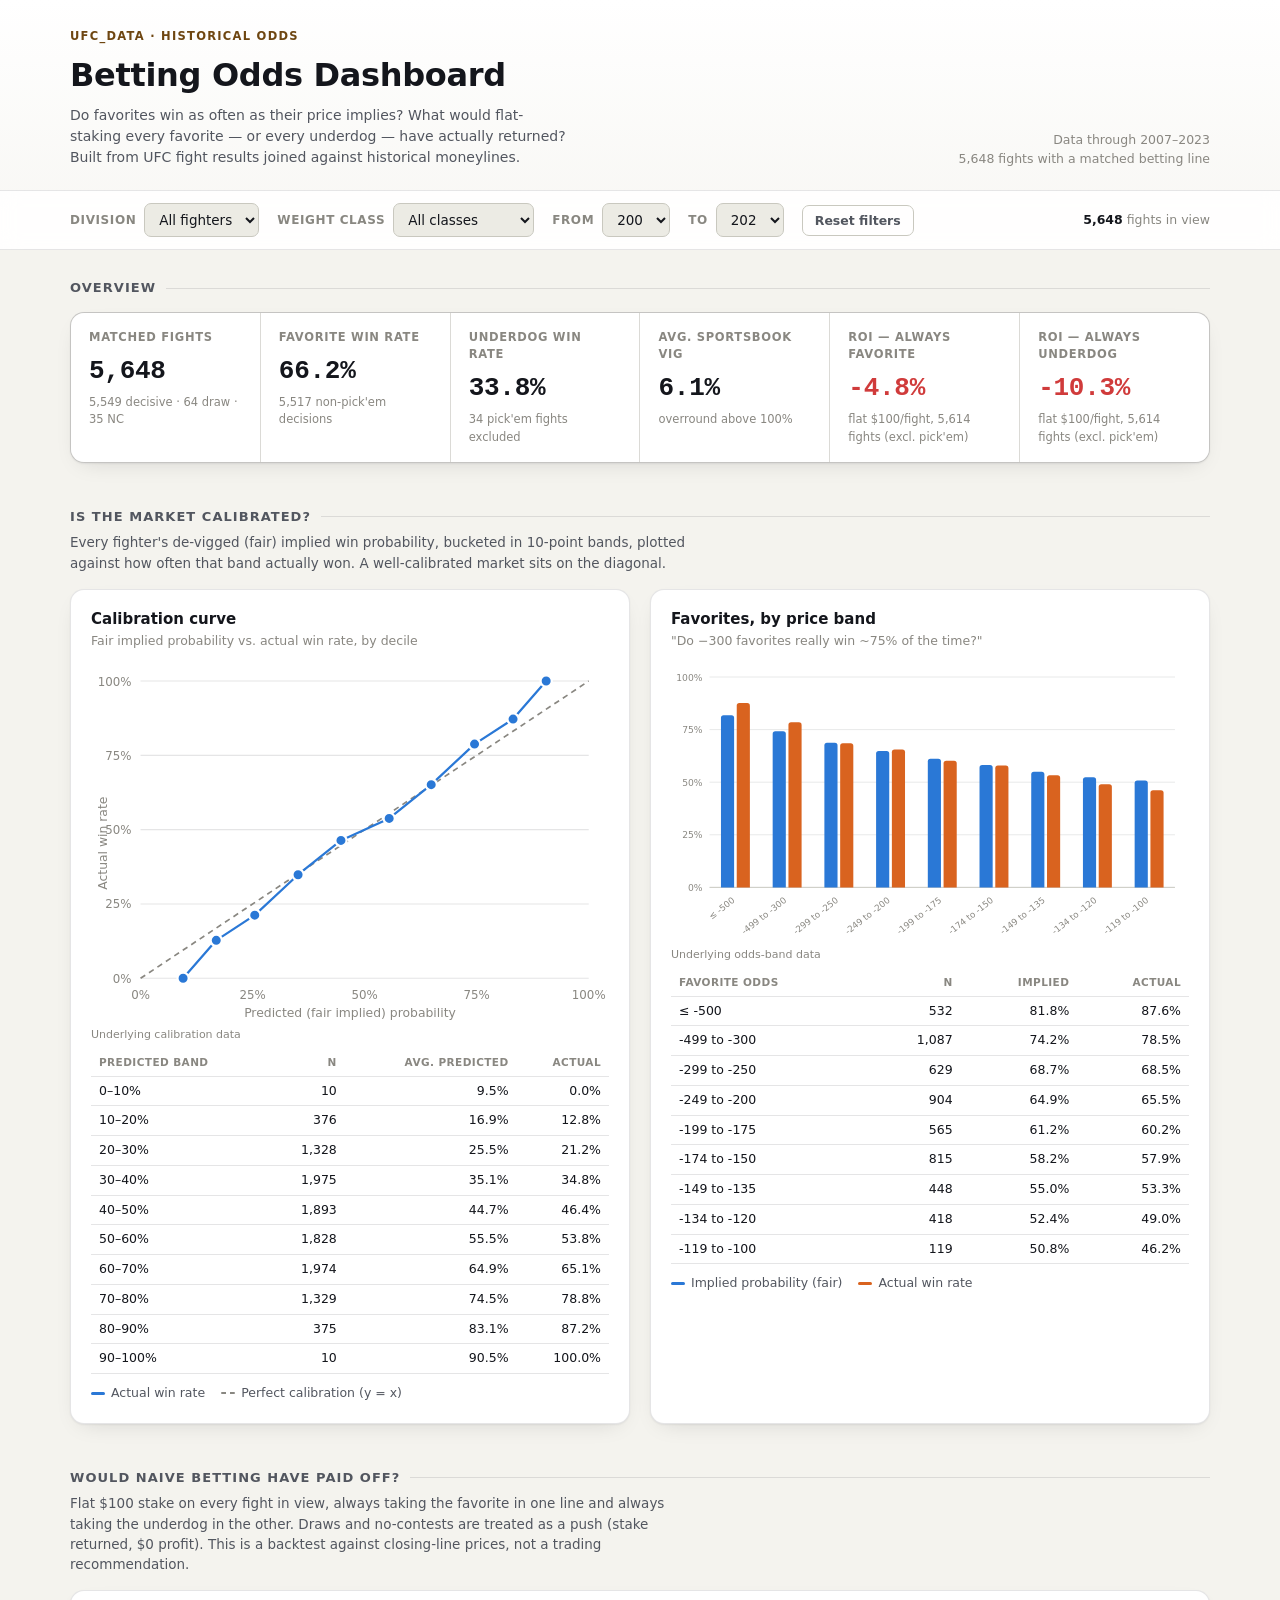
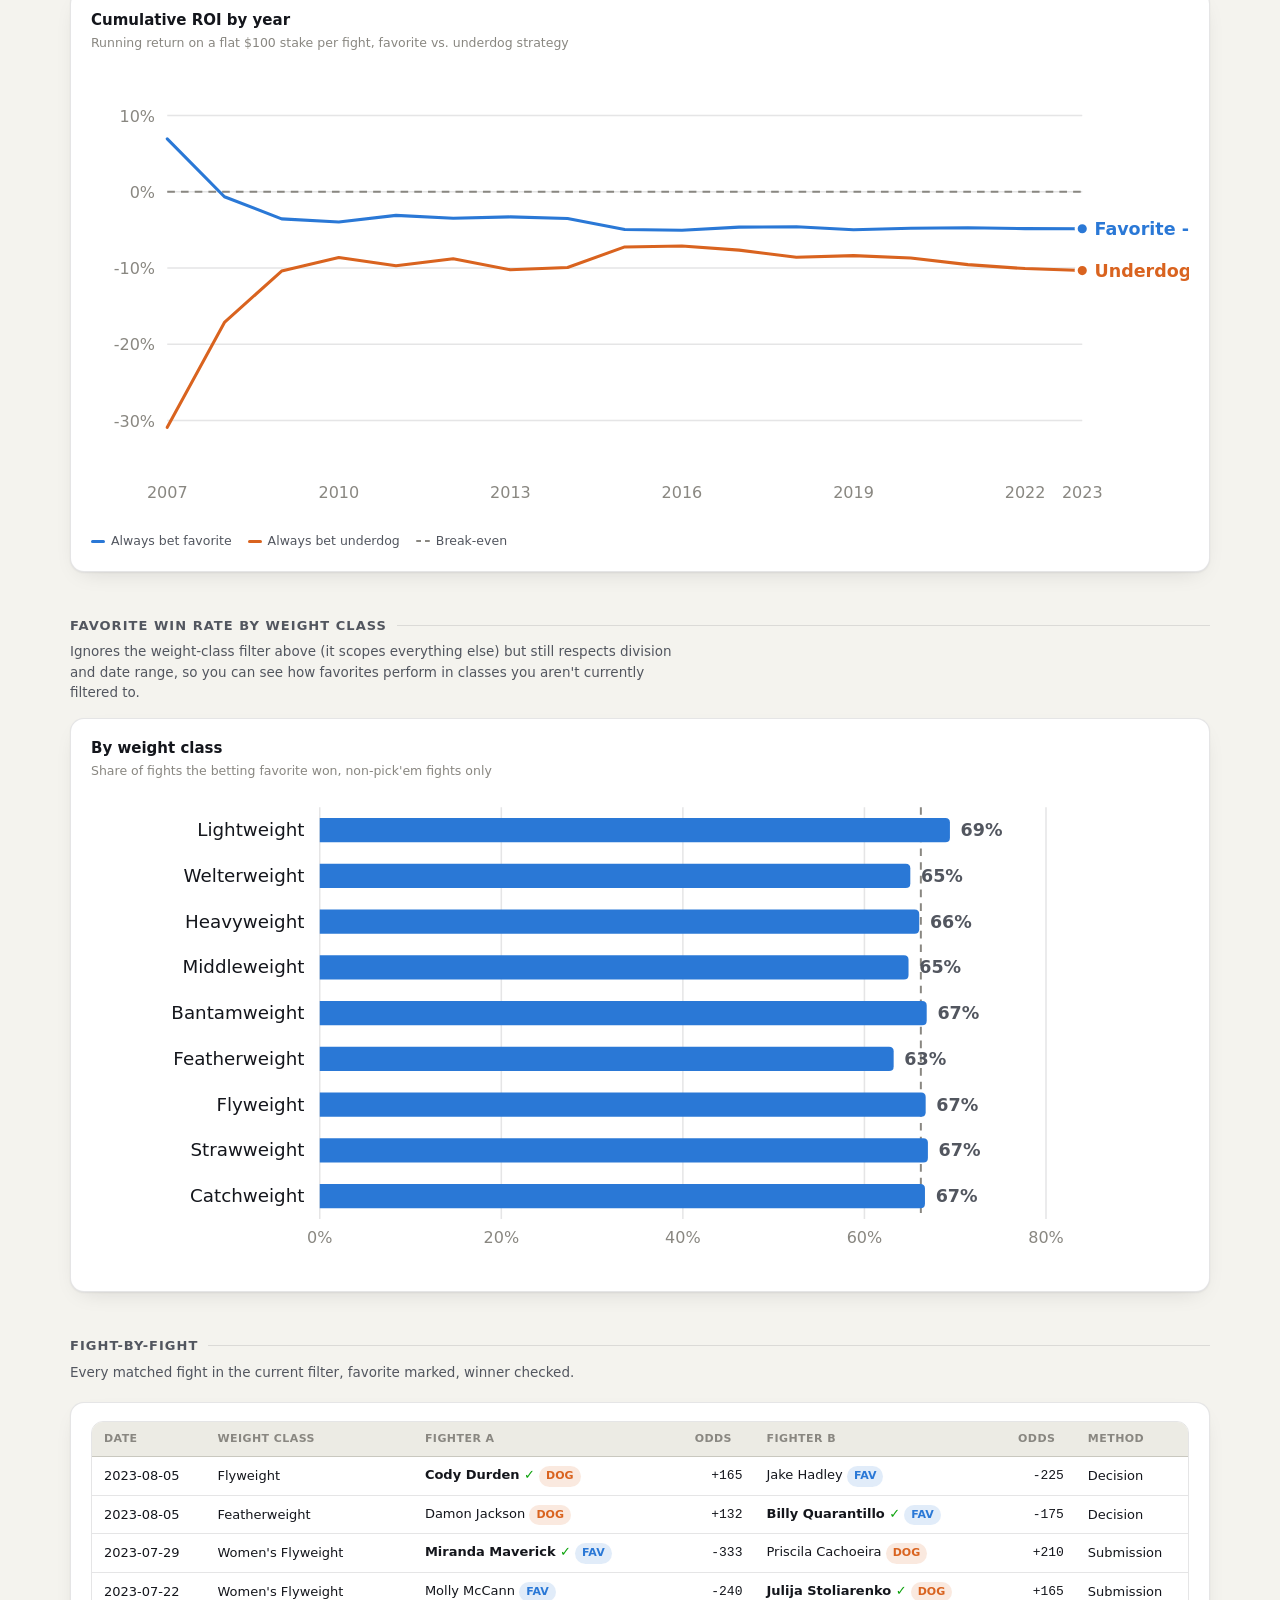
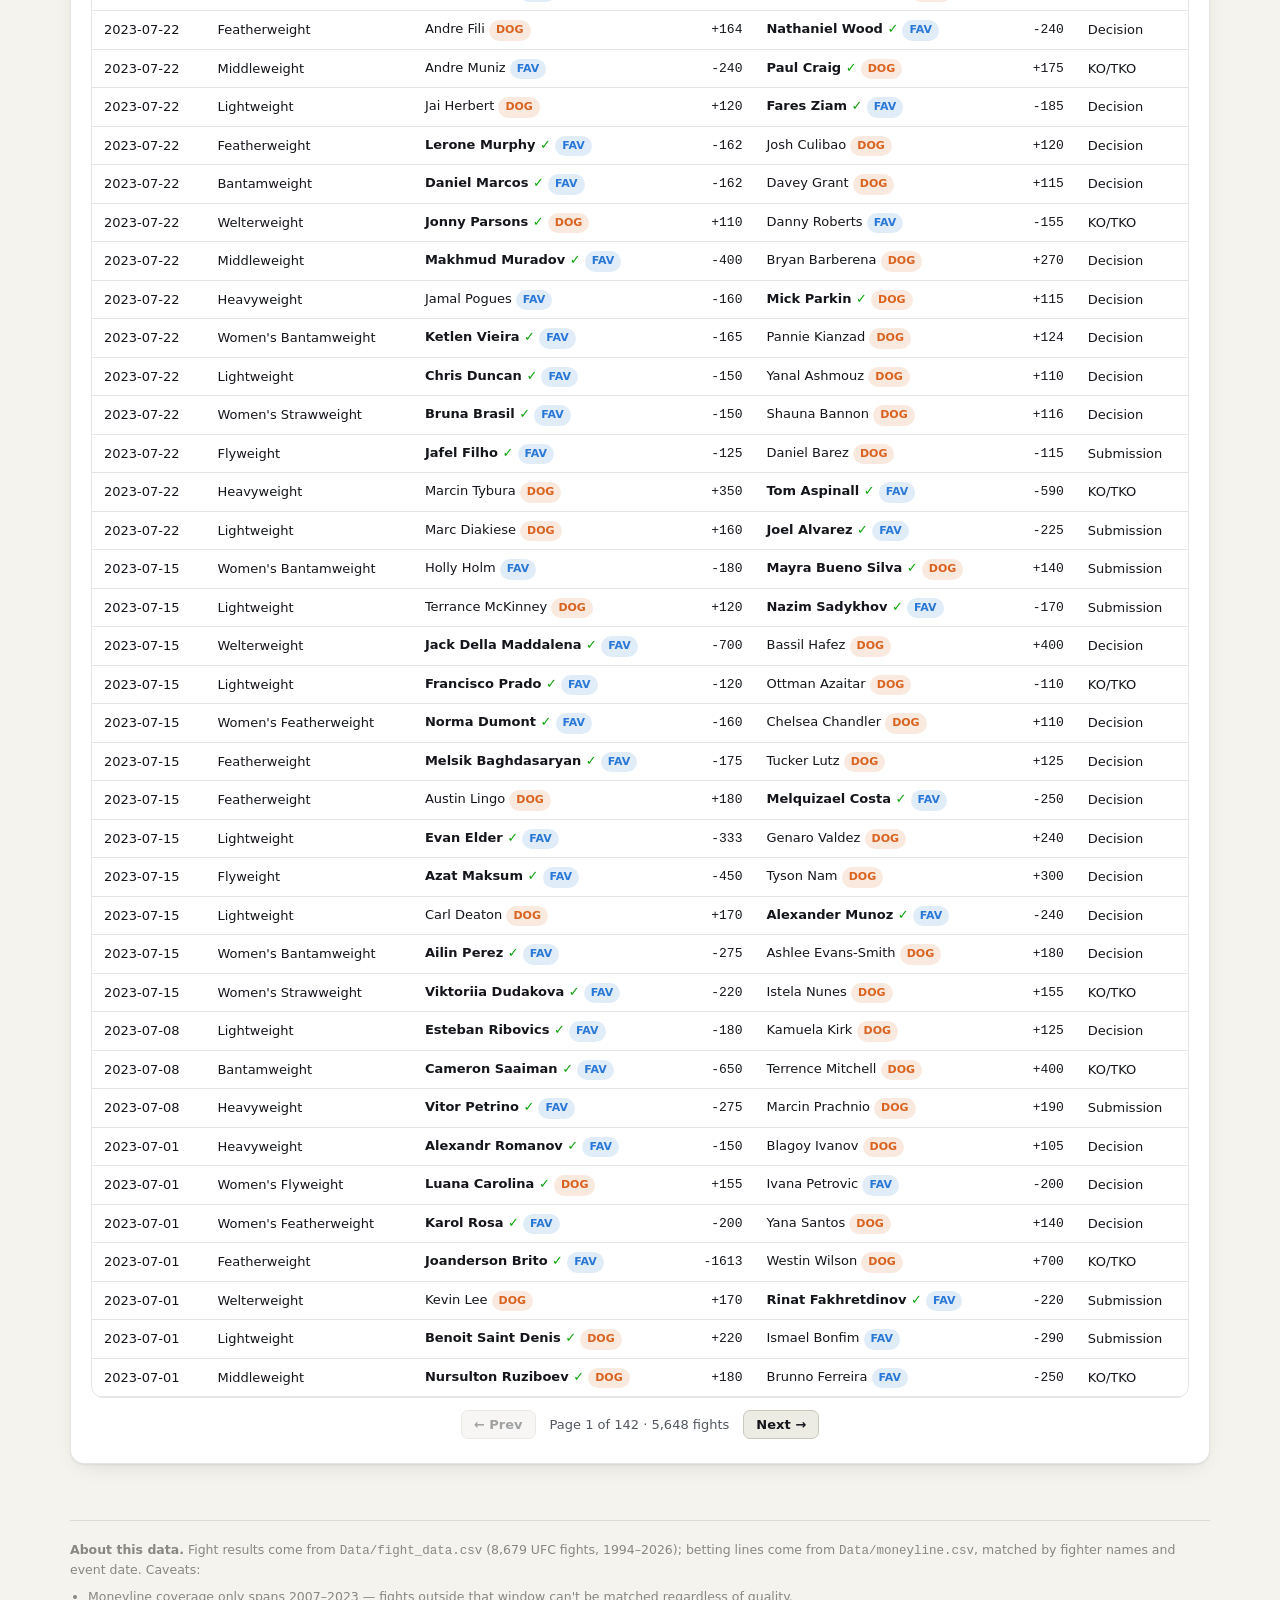
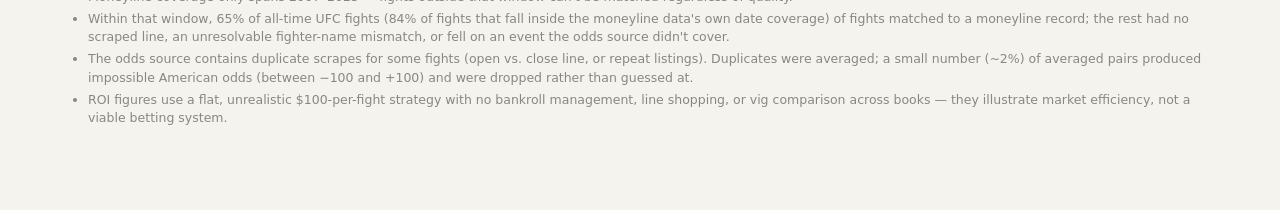
==== docs/betting.html @ 1b23c5d9 "Add UFC betting dashboard Self-contained docs/betting.html backed by docs/data/fights.json and summa" ====
<!doctype html>
<html lang="en">
<head>
<meta charset="utf-8">
<meta name="viewport" content="width=device-width, initial-scale=1">
<title>UFC Betting Odds Dashboard</title>
<meta name="description" content="Historical UFC betting-odds performance: favorite/underdog win rates, calibration, and naive-strategy ROI.">
<style>
  :root{
    color-scheme: light;
    --page:        #f4f3ee;
    --surface:     #ffffff;
    --surface-2:   #ecebe4;
    --ink:         #14161c;
    --ink-2:       #52565f;
    --ink-muted:   #898781;
    --line:        rgba(20,22,28,0.11);
    --line-strong: #c9c8bf;
    --accent:      #a8681a;
    --accent-ink:  #6e4611;
    --accent-soft: rgba(168,104,26,0.13);
    --series-1:    #2a78d6;   /* favorite / implied */
    --series-1-soft: rgba(42,120,214,0.14);
    --series-2:    #d9631f;   /* underdog / actual */
    --series-2-soft: rgba(217,99,31,0.14);
    --good:        #0ca30c;
    --critical:    #d03b3b;
    --shadow: 0 1px 2px rgba(20,22,28,0.06), 0 8px 24px -12px rgba(20,22,28,0.18);
  }
  @media (prefers-color-scheme: dark){
    :root:where(:not([data-theme="light"])){
      color-scheme: dark;
      --page:        #0d0e11;
      --surface:     #16181d;
      --surface-2:   #1d2027;
      --ink:         #f2f1ec;
      --ink-2:       #c3c2b7;
      --ink-muted:   #8b8d94;
      --line:        rgba(242,241,236,0.10);
      --line-strong: #34373f;
      --accent:      #e3a53f;
      --accent-ink:  #f4c778;
      --accent-soft: rgba(227,165,63,0.16);
      --series-1:    #3987e5;
      --series-1-soft: rgba(57,135,229,0.18);
      --series-2:    #e0793a;
      --series-2-soft: rgba(224,121,58,0.18);
      --good:        #2fbf3e;
      --critical:    #e66767;
      --shadow: 0 1px 2px rgba(0,0,0,0.3), 0 8px 24px -12px rgba(0,0,0,0.6);
    }
  }
  :root[data-theme="dark"]{
    color-scheme: dark;
    --page:        #0d0e11;
    --surface:     #16181d;
    --surface-2:   #1d2027;
    --ink:         #f2f1ec;
    --ink-2:       #c3c2b7;
    --ink-muted:   #8b8d94;
    --line:        rgba(242,241,236,0.10);
    --line-strong: #34373f;
    --accent:      #e3a53f;
    --accent-ink:  #f4c778;
    --accent-soft: rgba(227,165,63,0.16);
    --series-1:    #3987e5;
    --series-1-soft: rgba(57,135,229,0.18);
    --series-2:    #e0793a;
    --series-2-soft: rgba(224,121,58,0.18);
    --good:        #2fbf3e;
    --critical:    #e66767;
    --shadow: 0 1px 2px rgba(0,0,0,0.3), 0 8px 24px -12px rgba(0,0,0,0.6);
  }
  :root[data-theme="light"]{
    color-scheme: light;
    --page:        #f4f3ee;
    --surface:     #ffffff;
    --surface-2:   #ecebe4;
    --ink:         #14161c;
    --ink-2:       #52565f;
    --ink-muted:   #898781;
    --line:        rgba(20,22,28,0.11);
    --line-strong: #c9c8bf;
    --accent:      #a8681a;
    --accent-ink:  #6e4611;
    --accent-soft: rgba(168,104,26,0.13);
    --series-1:    #2a78d6;
    --series-1-soft: rgba(42,120,214,0.14);
    --series-2:    #d9631f;
    --series-2-soft: rgba(217,99,31,0.14);
    --good:        #0ca30c;
    --critical:    #d03b3b;
  }

  *{ box-sizing: border-box; }
  html,body{ margin:0; padding:0; }
  body{
    background: var(--page);
    color: var(--ink);
    font: 400 15px/1.5 system-ui, -apple-system, "Segoe UI", sans-serif;
    -webkit-font-smoothing: antialiased;
  }
  .mono{
    font-family: ui-monospace, "SF Mono", "Cascadia Mono", Menlo, Consolas, monospace;
    font-variant-numeric: tabular-nums;
  }
  a{ color: var(--series-1); }

  /* ---------- shell ---------- */
  .shell{ max-width: 1180px; margin: 0 auto; padding: 0 20px 80px; }

  header.top{
    border-bottom: 1px solid var(--line);
    background: linear-gradient(180deg, var(--surface), var(--page) 180%);
  }
  header.top .inner{
    max-width: 1180px; margin: 0 auto; padding: 28px 20px 22px;
    display:flex; flex-wrap:wrap; align-items:flex-end; justify-content:space-between; gap:16px;
  }
  .kicker{
    text-transform: uppercase; letter-spacing:.11em; font-size:11.5px; font-weight:700;
    color: var(--accent-ink); margin: 0 0 6px;
  }
  h1{
    font-size: clamp(24px, 3.4vw, 32px); font-weight: 800; letter-spacing: -0.01em;
    margin: 0; text-wrap: balance;
  }
  header.top p.sub{ margin: 6px 0 0; color: var(--ink-2); font-size: 14px; max-width: 56ch; }
  .source-note{ font-size: 12.5px; color: var(--ink-muted); text-align:right; }
  .source-note a{ color: var(--ink-muted); text-decoration: underline; }

  h2.section-title{
    font-size: 13px; font-weight: 700; text-transform: uppercase; letter-spacing: .08em;
    color: var(--ink-2); margin: 44px 0 14px;
    display:flex; align-items:center; gap:10px;
  }
  h2.section-title::after{ content:""; flex:1; height:1px; background: var(--line); }
  p.section-desc{ margin: -8px 0 16px; color: var(--ink-2); font-size: 13.5px; max-width: 72ch; }

  /* ---------- filter bar ---------- */
  .filterbar{
    position: sticky; top: 0; z-index: 20;
    background: color-mix(in srgb, var(--surface) 92%, transparent);
    backdrop-filter: blur(10px) saturate(1.2);
    border-bottom: 1px solid var(--line);
  }
  .filterbar .inner{
    max-width: 1180px; margin:0 auto; padding: 12px 20px;
    display:flex; flex-wrap:wrap; align-items:center; gap: 10px 18px;
  }
  .filterbar .grp{ display:flex; align-items:center; gap:8px; }
  .filterbar label{ font-size: 12px; font-weight:600; color: var(--ink-muted); text-transform:uppercase; letter-spacing:.05em; }
  select, .yr-input{
    font: 500 13.5px/1 system-ui, sans-serif;
    background: var(--surface-2); color: var(--ink);
    border: 1px solid var(--line-strong); border-radius: 7px;
    padding: 7px 10px; cursor:pointer;
  }
  select:focus-visible, .yr-input:focus-visible, button:focus-visible, .tab-btn:focus-visible{
    outline: 2px solid var(--series-1); outline-offset: 2px;
  }
  .yr-input{ width: 68px; cursor:text; }
  .reset-btn{
    font: 600 12.5px system-ui, sans-serif; color: var(--ink-2);
    background: transparent; border: 1px solid var(--line-strong); border-radius: 7px;
    padding: 7px 12px; cursor: pointer;
  }
  .reset-btn:hover{ background: var(--surface-2); }
  .filter-count{ margin-left:auto; font-size:12.5px; color: var(--ink-muted); }
  .filter-count b{ color: var(--ink); font-variant-numeric: tabular-nums; }

  /* ---------- KPI tiles ---------- */
  .kpi-row{
    display:grid; grid-template-columns: repeat(auto-fit, minmax(150px, 1fr));
    gap: 1px; background: var(--line);
    border: 1px solid var(--line); border-radius: 14px; overflow:hidden;
    box-shadow: var(--shadow);
  }
  .kpi{ background: var(--surface); padding: 16px 18px; }
  .kpi .lbl{ font-size:11.5px; font-weight:700; text-transform:uppercase; letter-spacing:.06em; color: var(--ink-muted); }
  .kpi .val{ font-family: ui-monospace, "SF Mono", Menlo, Consolas, monospace; font-variant-numeric: tabular-nums;
             font-size: 26px; font-weight: 700; margin-top: 6px; letter-spacing:-0.01em; }
  .kpi .val.pos{ color: var(--good); }
  .kpi .val.neg{ color: var(--critical); }
  .kpi .foot{ font-size: 11.5px; color: var(--ink-muted); margin-top: 3px; }

  /* ---------- cards / charts ---------- */
  .grid-2{ display:grid; grid-template-columns: 1fr 1fr; gap: 20px; }
  @media (max-width: 860px){ .grid-2{ grid-template-columns: 1fr; } }
  .card{
    background: var(--surface); border: 1px solid var(--line); border-radius: 14px;
    padding: 18px 20px 20px; box-shadow: var(--shadow);
  }
  .card h3{ margin: 0 0 2px; font-size: 15px; font-weight:700; }
  .card .cardnote{ font-size: 12.5px; color: var(--ink-muted); margin: 0 0 12px; }
  .chart-wrap{ overflow-x:auto; }
  .chart-wrap svg{ display:block; max-width:100%; height:auto; }
  .legend{ display:flex; gap:16px; flex-wrap:wrap; margin-top:10px; font-size:12.5px; color: var(--ink-2); }
  .legend .item{ display:flex; align-items:center; gap:6px; }
  .legend .swatch{ width:14px; height:3px; border-radius:2px; display:inline-block; }
  .legend .dash{ background-image: linear-gradient(90deg, var(--ink-muted) 0 5px, transparent 5px 9px); background-size: 9px 3px; height:2px; }

  /* tab buttons e.g. table/chart toggle */
  .tab-btn{
    font: 600 11.5px system-ui, sans-serif; letter-spacing:.03em;
    background: transparent; color: var(--ink-muted); border: 1px solid var(--line-strong);
    border-radius: 6px; padding: 4px 9px; cursor:pointer;
  }
  .tab-btn[aria-pressed="true"]{ background: var(--accent-soft); color: var(--accent-ink); border-color: transparent; }

  /* mini data table under charts */
  table.mini{ width:100%; border-collapse: collapse; font-size: 12.5px; margin-top: 4px; }
  table.mini caption{ caption-side: top; text-align:left; font-size:11px; color:var(--ink-muted); padding-bottom:6px; }
  table.mini th, table.mini td{ text-align:right; padding: 5px 8px; border-bottom: 1px solid var(--line); font-variant-numeric: tabular-nums; }
  table.mini th:first-child, table.mini td:first-child{ text-align:left; font-variant-numeric: normal; }
  table.mini thead th{ color: var(--ink-muted); font-weight:600; text-transform:uppercase; font-size:10.5px; letter-spacing:.04em; }

  /* tooltip */
  .tt{
    position: fixed; pointer-events:none; z-index: 60;
    background: var(--ink); color: var(--page);
    font-size: 12.5px; line-height:1.5; padding: 8px 10px; border-radius: 8px;
    box-shadow: 0 8px 24px rgba(0,0,0,0.35); max-width: 240px;
    opacity: 0; transform: translateY(2px); transition: opacity .1s ease;
  }
  .tt.show{ opacity:1; }
  .tt .tt-h{ font-weight:700; margin-bottom:3px; }
  .tt .tt-row{ display:flex; justify-content:space-between; gap:14px; }
  .tt .tt-row .k{ display:flex; align-items:center; gap:5px; opacity:.85; }
  .tt .tt-row .k .key-swatch{ width:8px; height:8px; border-radius:2px; display:inline-block; }
  .tt .tt-row .v{ font-variant-numeric: tabular-nums; font-weight:600; }

  /* ---------- table section ---------- */
  .tablecard{ margin-top: 20px; }
  .table-scroll{ overflow-x:auto; border: 1px solid var(--line); border-radius: 12px; }
  table.fights{ width:100%; border-collapse: collapse; font-size: 13px; min-width: 760px; }
  table.fights thead th{
    position: sticky; top:0; background: var(--surface-2); text-align:left; padding: 9px 12px;
    font-size:11px; font-weight:700; text-transform:uppercase; letter-spacing:.04em; color: var(--ink-muted);
    border-bottom: 1px solid var(--line-strong); white-space:nowrap;
  }
  table.fights tbody td{ padding: 8px 12px; border-bottom: 1px solid var(--line); white-space:nowrap; }
  table.fights tbody tr:hover{ background: var(--surface-2); }
  table.fights td.num{ font-variant-numeric: tabular-nums; text-align:right; }
  .pill{
    display:inline-flex; align-items:center; gap:5px; font-size:11px; font-weight:700;
    padding: 2px 7px; border-radius: 999px;
  }
  .pill.fav{ background: var(--series-1-soft); color: var(--series-1); }
  .pill.dog{ background: var(--series-2-soft); color: var(--series-2); }
  .fighter-name.winner{ font-weight:700; }
  .fighter-name.winner::after{ content: " ✓"; color: var(--good); font-weight:700; }

  .pager{ display:flex; align-items:center; justify-content:center; gap:14px; padding: 12px 0 4px; font-size: 13px; color: var(--ink-2); }
  .pager button{
    font: 600 13px system-ui, sans-serif; background: var(--surface-2); color: var(--ink);
    border: 1px solid var(--line-strong); border-radius: 7px; padding: 6px 12px; cursor:pointer;
  }
  .pager button:disabled{ opacity:.4; cursor:default; }

  footer{ margin-top: 56px; padding-top: 20px; border-top: 1px solid var(--line); color: var(--ink-muted); font-size: 12.5px; }
  footer ul{ margin: 8px 0 0; padding-left: 18px; }
  footer li{ margin: 3px 0; }

  .loading, .empty-state{ padding: 40px 0; text-align:center; color: var(--ink-muted); font-size: 13.5px; }
  .skel{ opacity:.45; filter: saturate(.6); pointer-events:none; }

  @media (prefers-reduced-motion: reduce){ *{ transition: none !important; animation: none !important; } }
</style>
</head>
<body>

<header class="top">
  <div class="inner">
    <div>
      <p class="kicker">UFC_Data · Historical Odds</p>
      <h1>Betting Odds Dashboard</h1>
      <p class="sub">Do favorites win as often as their price implies? What would flat-staking every favorite — or every underdog — have actually returned? Built from UFC fight results joined against historical moneylines.</p>
    </div>
    <div class="source-note">Data through <span id="hdr-daterange">–</span><br>
      <span id="hdr-count">–</span> fights with a matched betting line</div>
  </div>
</header>

<nav class="filterbar" aria-label="Filters">
  <div class="inner">
    <div class="grp">
      <label for="f-gender">Division</label>
      <select id="f-gender">
        <option value="all">All fighters</option>
        <option value="M">Men's</option>
        <option value="W">Women's</option>
      </select>
    </div>
    <div class="grp">
      <label for="f-wc">Weight class</label>
      <select id="f-wc"><option value="all">All classes</option></select>
    </div>
    <div class="grp">
      <label for="f-from">From</label>
      <select id="f-from" class="yr-input"></select>
    </div>
    <div class="grp">
      <label for="f-to">To</label>
      <select id="f-to" class="yr-input"></select>
    </div>
    <button class="reset-btn" id="f-reset" type="button">Reset filters</button>
    <span class="filter-count"><b id="fc-n">–</b> fights in view</span>
  </div>
</nav>

<div class="shell">

  <h2 class="section-title" style="margin-top:28px;">Overview</h2>
  <div class="kpi-row" id="kpi-row">
    <div class="loading">Loading fight and odds data…</div>
  </div>

  <h2 class="section-title">Is the market calibrated?</h2>
  <p class="section-desc">Every fighter's de-vigged (fair) implied win probability, bucketed in 10-point bands, plotted against how often that band actually won. A well-calibrated market sits on the diagonal.</p>
  <div class="grid-2">
    <div class="card">
      <h3>Calibration curve</h3>
      <p class="cardnote">Fair implied probability vs. actual win rate, by decile</p>
      <div class="chart-wrap" id="chart-calibration"></div>
      <div class="legend">
        <span class="item"><span class="swatch" style="background:var(--series-1)"></span>Actual win rate</span>
        <span class="item"><span class="swatch dash"></span>Perfect calibration (y = x)</span>
      </div>
    </div>
    <div class="card">
      <h3>Favorites, by price band</h3>
      <p class="cardnote">"Do &minus;300 favorites really win ~75% of the time?"</p>
      <div class="chart-wrap" id="chart-oddsbands"></div>
      <div class="legend">
        <span class="item"><span class="swatch" style="background:var(--series-1)"></span>Implied probability (fair)</span>
        <span class="item"><span class="swatch" style="background:var(--series-2)"></span>Actual win rate</span>
      </div>
    </div>
  </div>

  <h2 class="section-title">Would naive betting have paid off?</h2>
  <p class="section-desc">Flat $100 stake on every fight in view, always taking the favorite in one line and always taking the underdog in the other. Draws and no-contests are treated as a push (stake returned, $0 profit). This is a backtest against closing-line prices, not a trading recommendation.</p>
  <div class="card">
    <h3>Cumulative ROI by year</h3>
    <p class="cardnote">Running return on a flat $100 stake per fight, favorite vs. underdog strategy</p>
    <div class="chart-wrap" id="chart-roi"></div>
    <div class="legend">
      <span class="item"><span class="swatch" style="background:var(--series-1)"></span>Always bet favorite</span>
      <span class="item"><span class="swatch" style="background:var(--series-2)"></span>Always bet underdog</span>
      <span class="item"><span class="swatch dash"></span>Break-even</span>
    </div>
  </div>

  <h2 class="section-title">Favorite win rate by weight class</h2>
  <p class="section-desc">Ignores the weight-class filter above (it scopes everything else) but still respects division and date range, so you can see how favorites perform in classes you aren't currently filtered to.</p>
  <div class="card">
    <h3>By weight class</h3>
    <p class="cardnote">Share of fights the betting favorite won, non-pick'em fights only</p>
    <div class="chart-wrap" id="chart-weightclass"></div>
  </div>

  <h2 class="section-title">Fight-by-fight</h2>
  <p class="section-desc">Every matched fight in the current filter, favorite marked, winner checked.</p>
  <div class="card tablecard">
    <div class="table-scroll">
      <table class="fights" id="fights-table">
        <thead>
          <tr>
            <th>Date</th><th>Weight class</th><th>Fighter A</th><th class="num">Odds</th>
            <th>Fighter B</th><th class="num">Odds</th><th>Method</th>
          </tr>
        </thead>
        <tbody id="fights-tbody"><tr><td colspan="7" class="empty-state">Loading…</td></tr></tbody>
      </table>
    </div>
    <div class="pager">
      <button id="pg-prev" type="button">&larr; Prev</button>
      <span id="pg-label">Page 1</span>
      <button id="pg-next" type="button">Next &rarr;</button>
    </div>
  </div>

  <footer>
    <strong>About this data.</strong> Fight results come from <code>Data/fight_data.csv</code> (8,679 UFC fights, 1994&ndash;2026); betting lines come from <code>Data/moneyline.csv</code>, matched by fighter names and event date. Caveats:
    <ul>
      <li>Moneyline coverage only spans <span id="foot-mlrange">–</span> — fights outside that window can't be matched regardless of quality.</li>
      <li>Within that window, <span id="foot-matchrate">–</span> of fights matched to a moneyline record; the rest had no scraped line, an unresolvable fighter-name mismatch, or fell on an event the odds source didn't cover.</li>
      <li>The odds source contains duplicate scrapes for some fights (open vs. close line, or repeat listings). Duplicates were averaged; a small number (~2%) of averaged pairs produced impossible American odds (between &minus;100 and +100) and were dropped rather than guessed at.</li>
      <li>ROI figures use a flat, unrealistic $100-per-fight strategy with no bankroll management, line shopping, or vig comparison across books &mdash; they illustrate market efficiency, not a viable betting system.</li>
    </ul>
  </footer>
</div>

<div class="tt" id="tooltip" role="status" aria-live="polite"></div>

<script>
(function(){
  "use strict";

  /* ============================================================
     DATA LOADING
     Reads docs/data/fights.json + docs/data/summary.json.
     Falls back to an inline payload if window.__INLINE_DATA__ is
     set (used only for the standalone preview build of this page).
     ============================================================ */
  var DATA_BASE = "data/";

  function loadData(){
    if (window.__INLINE_DATA__) {
      return Promise.resolve(window.__INLINE_DATA__);
    }
    return Promise.all([
      fetch(DATA_BASE + "fights.json").then(function(r){
        if(!r.ok) throw new Error("fights.json " + r.status);
        return r.json();
      }),
      fetch(DATA_BASE + "summary.json").then(function(r){
        if(!r.ok) throw new Error("summary.json " + r.status);
        return r.json();
      })
    ]).then(function(res){
      return { fights: res[0], summary: res[1] };
    });
  }

  /* ============================================================
     MATH HELPERS
     ============================================================ */
  function impliedProb(odds){
    return odds < 0 ? (-odds) / (-odds + 100) : 100 / (odds + 100);
  }
  function americanProfit(odds, won){
    if (won === null || won === undefined) return 0;
    if (!won) return -100;
    return odds > 0 ? odds : (10000 / Math.abs(odds));
  }
  function pct(x, d){ return (x*100).toFixed(d===undefined?1:d) + "%"; }
  function money(x){
    var sign = x < 0 ? "-" : "+";
    return sign + "$" + Math.abs(Math.round(x)).toLocaleString("en-US");
  }
  function fmtOdds(o){ return (o > 0 ? "+" : "") + o; }

  /* enrich a raw fight record with derived fields (once, up front) */
  function enrich(f){
    var pa = impliedProb(f.oa), pb = impliedProb(f.ob);
    var over = pa + pb;
    var paFair = pa/over, pbFair = pb/over;
    var favSide = f.fav; // 'a' | 'b' | 'pickem'
    var favOdds = favSide === 'a' ? f.oa : f.ob;
    var dogOdds = favSide === 'a' ? f.ob : f.oa;
    var favPFair = favSide === 'a' ? paFair : pbFair;
    var decisive = (f.w === 'a' || f.w === 'b');
    var favWon = decisive ? (f.w === favSide) : null;
    var year = +f.d.slice(0,4);
    f._paFair = paFair; f._pbFair = pbFair; f._over = over;
    f._favOdds = favOdds; f._dogOdds = dogOdds; f._favPFair = favPFair;
    f._decisive = decisive; f._favWon = favWon; f._year = year;
    return f;
  }

  /* ============================================================
     AGGREGATION
     ============================================================ */
  function computeStats(list){
    var n = list.length;
    var draws = 0, ncs = 0, pickems = 0, decisiveN = 0;
    var favWins = 0, favDecisions = 0;
    var obs = []; // [predictedProb, won] for calibration, one per side
    var bandDefs = [
      {lo:-100000, hi:-500, label:"≤ -500"},
      {lo:-500, hi:-300, label:"-499 to -300"},
      {lo:-300, hi:-250, label:"-299 to -250"},
      {lo:-250, hi:-200, label:"-249 to -200"},
      {lo:-200, hi:-175, label:"-199 to -175"},
      {lo:-175, hi:-150, label:"-174 to -150"},
      {lo:-150, hi:-135, label:"-149 to -135"},
      {lo:-135, hi:-120, label:"-134 to -120"},
      {lo:-120, hi:-100, label:"-119 to -100"}
    ];
    bandDefs.forEach(function(b){ b.n=0; b.winSum=0; b.pSum=0; b.oddsSum=0; });

    var favProfit = 0, dogProfit = 0, staked = 0;
    var yearMap = {}; // year -> {n, favProfit, dogProfit}

    for (var i=0;i<n;i++){
      var f = list[i];
      if (f.w === 'D') draws++;
      else if (f.w === 'N') ncs++;

      if (f._decisive){
        decisiveN++;
        obs.push([f._paFair, f.w==='a']);
        obs.push([f._pbFair, f.w==='b']);
      }

      if (f.fav === 'pickem') { pickems++; continue; }

      if (f._decisive){
        favDecisions++;
        if (f._favWon) favWins++;
        for (var bi=0; bi<bandDefs.length; bi++){
          var b = bandDefs[bi];
          if (f._favOdds > b.lo && f._favOdds <= b.hi){
            b.n++; b.pSum += f._favPFair; b.oddsSum += f._favOdds;
            if (f._favWon) b.winSum++;
            break;
          }
        }
      }

      var fp = americanProfit(f._favOdds, f._favWon);
      var dp = americanProfit(f._dogOdds, f._favWon===null? null : !f._favWon);
      favProfit += fp; dogProfit += dp; staked += 100;

      var y = f._year;
      if (!yearMap[y]) yearMap[y] = {year:y, n:0, favProfit:0, dogProfit:0};
      yearMap[y].n++; yearMap[y].favProfit += fp; yearMap[y].dogProfit += dp;
    }

    var bins = [0,.1,.2,.3,.4,.5,.6,.7,.8,.9,1.0];
    var calib = [];
    for (var bi2=0; bi2<10; bi2++){
      var lo=bins[bi2], hi=bins[bi2+1];
      var cn=0, psum=0, wsum=0;
      for (var oi=0; oi<obs.length; oi++){
        var p = obs[oi][0];
        if ((p>lo || (bi2===0 && p>=lo)) && p<=hi){
          cn++; psum+=p; if(obs[oi][1]) wsum++;
        }
      }
      calib.push({lo:lo, hi:hi, n:cn, avgPredicted: cn? psum/cn : null, actual: cn? wsum/cn : null});
    }

    var bands = bandDefs.filter(function(b){ return b.n>0; }).map(function(b){
      return {
        label:b.label, n:b.n,
        avgOdds: b.oddsSum/b.n,
        implied: b.pSum/b.n,
        actual: b.winSum/b.n
      };
    });

    var years = Object.keys(yearMap).map(function(k){return yearMap[k];}).sort(function(a,b){return a.year-b.year;});
    var cumFav=0, cumDog=0, cumN=0;
    years.forEach(function(y){
      cumFav += y.favProfit; cumDog += y.dogProfit; cumN += y.n;
      y.favCumRoi = cumN? cumFav/(100*cumN) : 0;
      y.dogCumRoi = cumN? cumDog/(100*cumN) : 0;
    });

    return {
      n:n, decisiveN:decisiveN, draws:draws, ncs:ncs, pickems:pickems,
      favWinRate: favDecisions? favWins/favDecisions : null,
      favDecisions: favDecisions,
      calibration: calib,
      oddsBands: bands,
      roi: {
        favorite: {profit:favProfit, staked:staked, pct: staked? favProfit/staked : 0, n: n-pickems},
        underdog: {profit:dogProfit, staked:staked, pct: staked? dogProfit/staked : 0, n: n-pickems}
      },
      byYear: years,
      avgOverround: n? list.reduce(function(s,f){return s+f._over;},0)/n : null
    };
  }

  function computeWeightClassBreakdown(list){
    var map = {};
    list.forEach(function(f){
      if (f.fav === 'pickem' || !f._decisive) return;
      if (!map[f.wc]) map[f.wc] = {wc:f.wc, n:0, wins:0};
      map[f.wc].n++;
      if (f._favWon) map[f.wc].wins++;
    });
    return Object.keys(map).map(function(k){
      var m = map[k];
      return {wc:m.wc, n:m.n, rate:m.wins/m.n};
    }).sort(function(a,b){ return b.n-a.n; });
  }

  /* ============================================================
     SVG CHART HELPERS
     ============================================================ */
  var SVGNS = "http://www.w3.org/2000/svg";
  function el(tag, attrs, parent){
    var e = document.createElementNS(SVGNS, tag);
    for (var k in attrs) e.setAttribute(k, attrs[k]);
    if (parent) parent.appendChild(e);
    return e;
  }
  function css(name){
    return getComputedStyle(document.body).getPropertyValue(name).trim();
  }

  var tooltipEl = document.getElementById("tooltip");
  function showTooltip(x, y, html){
    tooltipEl.innerHTML = "";
    html.forEach(function(node){ tooltipEl.appendChild(node); });
    tooltipEl.classList.add("show");
    var vw = window.innerWidth, vh = window.innerHeight;
    var w = 240, h = 90;
    var left = Math.min(x + 14, vw - w - 10);
    var top = Math.min(y + 14, vh - h - 10);
    tooltipEl.style.left = left + "px";
    tooltipEl.style.top = top + "px";
  }
  function hideTooltip(){ tooltipEl.classList.remove("show"); }
  function ttHeader(text){ var d=document.createElement("div"); d.className="tt-h"; d.textContent=text; return d; }
  function ttRow(label, value, color){
    var row=document.createElement("div"); row.className="tt-row";
    var k=document.createElement("span"); k.className="k";
    if (color){ var sw=document.createElement("span"); sw.className="key-swatch"; sw.style.background=color; k.appendChild(sw); }
    var kt=document.createElement("span"); kt.textContent=label; k.appendChild(kt);
    var v=document.createElement("span"); v.className="v"; v.textContent=value;
    row.appendChild(k); row.appendChild(v);
    return row;
  }

  /* ---- Calibration chart: predicted% (x) vs actual% (y), diagonal reference ---- */
  function drawCalibration(container, calib){
    container.innerHTML = "";
    var totalObs = calib.reduce(function(s,c){return s+c.n;},0);
    if (!totalObs){ container.innerHTML = '<div class="empty-state">Not enough data in this filter.</div>'; return; }
    var W = 460, H = 320, M = {t:16,r:18,b:40,l:44};
    var iw = W-M.l-M.r, ih = H-M.t-M.b;
    var svg = el("svg", {viewBox:"0 0 "+W+" "+H, width:"100%", role:"img",
      "aria-label":"Calibration curve comparing predicted probability to actual win rate"}, container);

    var sx = function(p){ return M.l + p*iw; };
    var sy = function(p){ return M.t + (1-p)*ih; };

    // gridlines + axis ticks at 0,25,50,75,100%
    [0,.25,.5,.75,1].forEach(function(t){
      el("line", {x1:sx(0), x2:sx(1), y1:sy(t), y2:sy(t), stroke:css('--line'), "stroke-width":1}, svg);
      var lab = el("text", {x:M.l-8, y:sy(t)+4, "text-anchor":"end", fill:css('--ink-muted'), "font-size":10.5}, svg);
      lab.textContent = Math.round(t*100)+"%";
      var lab2 = el("text", {x:sx(t), y:H-M.b+18, "text-anchor":"middle", fill:css('--ink-muted'), "font-size":10.5}, svg);
      lab2.textContent = Math.round(t*100)+"%";
    });
    el("text", {x:-H/2, y:14, transform:"rotate(-90)", "text-anchor":"middle", fill:css('--ink-muted'), "font-size":11}, svg).textContent = "Actual win rate";
    el("text", {x:W/2, y:H-6, "text-anchor":"middle", fill:css('--ink-muted'), "font-size":11}, svg).textContent = "Predicted (fair implied) probability";

    // diagonal reference
    el("line", {x1:sx(0), y1:sy(0), x2:sx(1), y2:sy(1), stroke:css('--ink-muted'), "stroke-width":1.5,
      "stroke-dasharray":"5 4"}, svg);

    var pts = calib.filter(function(c){ return c.n>0 && c.avgPredicted!==null; });
    var pathD = pts.map(function(c,i){ return (i===0?"M":"L") + sx(c.avgPredicted).toFixed(2)+" "+sy(c.actual).toFixed(2); }).join(" ");
    el("path", {d:pathD, fill:"none", stroke:css('--series-1'), "stroke-width":2, "stroke-linejoin":"round"}, svg);

    pts.forEach(function(c){
      var cx = sx(c.avgPredicted), cy = sy(c.actual);
      var ring = el("circle", {cx:cx, cy:cy, r:5, fill:css('--series-1'), stroke:css('--surface'), "stroke-width":2}, svg);
      var hit = el("circle", {cx:cx, cy:cy, r:14, fill:"transparent", style:"cursor:pointer"}, svg);
      hit.tabIndex = 0;
      function onEnter(evt){
        var rect = svg.getBoundingClientRect();
        var px = (evt.clientX!==undefined? evt.clientX : rect.left+cx*rect.width/W);
        var py = (evt.clientY!==undefined? evt.clientY : rect.top+cy*rect.height/H);
        showTooltip(px, py, [
          ttHeader(Math.round(c.lo*100)+"–"+Math.round(c.hi*100)+"% predicted band"),
          ttRow("Fights", c.n.toLocaleString(), css('--series-1')),
          ttRow("Avg. predicted", pct(c.avgPredicted)),
          ttRow("Actual win rate", pct(c.actual))
        ]);
      }
      hit.addEventListener("pointermove", onEnter);
      hit.addEventListener("pointerenter", onEnter);
      hit.addEventListener("focus", onEnter);
      hit.addEventListener("pointerleave", hideTooltip);
      hit.addEventListener("blur", hideTooltip);
    });

    // mini table (accessible data view)
    var tbl = document.createElement("table"); tbl.className = "mini";
    tbl.innerHTML = "<caption>Underlying calibration data</caption><thead><tr><th>Predicted band</th><th>n</th><th>Avg. predicted</th><th>Actual</th></tr></thead>";
    var tb = document.createElement("tbody");
    pts.forEach(function(c){
      var tr = document.createElement("tr");
      tr.innerHTML = "<td>"+Math.round(c.lo*100)+"–"+Math.round(c.hi*100)+"%</td><td>"+c.n.toLocaleString()+"</td><td>"+pct(c.avgPredicted)+"</td><td>"+pct(c.actual)+"</td>";
      tb.appendChild(tr);
    });
    tbl.appendChild(tb);
    container.appendChild(tbl);
  }

  /* ---- Grouped bar: implied vs actual per odds band ---- */
  function drawOddsBands(container, bands){
    container.innerHTML = "";
    if (!bands.length){ container.innerHTML = '<div class="empty-state">Not enough data in this filter.</div>'; return; }
    var n = bands.length;
    var barW = 15, groupGap = 26, pairGap = 3;
    var W = Math.max(460, n*(barW*2+pairGap+groupGap) + 60);
    var H = 320, M = {t:16,r:16,b:64,l:44};
    var iw = W-M.l-M.r, ih = H-M.t-M.b;
    var svg = el("svg", {viewBox:"0 0 "+W+" "+H, width:"100%", role:"img",
      "aria-label":"Implied probability versus actual win rate by favorite odds band"}, container);

    var sy = function(p){ return M.t + (1-p)*ih; };
    [0,.25,.5,.75,1].forEach(function(t){
      el("line", {x1:M.l, x2:W-M.r, y1:sy(t), y2:sy(t), stroke:css('--line'), "stroke-width":1}, svg);
      var lab = el("text", {x:M.l-8, y:sy(t)+4, "text-anchor":"end", fill:css('--ink-muted'), "font-size":10.5}, svg);
      lab.textContent = Math.round(t*100)+"%";
    });
    el("line", {x1:M.l, x2:W-M.r, y1:sy(0), y2:sy(0), stroke:css('--line-strong'), "stroke-width":1}, svg);

    var groupW = (barW*2+pairGap);
    var step = iw/n;
    bands.forEach(function(b, i){
      var gx = M.l + i*step + (step-groupW)/2;
      [["implied", b.implied, css('--series-1')], ["actual", b.actual, css('--series-2')]].forEach(function(pair, j){
        var x = gx + j*(barW+pairGap);
        var y0 = sy(0), y1 = sy(pair[1]);
        var h = y0-y1;
        var rect = el("path", {
          d: roundedTopBar(x, y1, barW, h, 3),
          fill: pair[2]
        }, svg);
        rect.style.cursor="pointer";
        rect.tabIndex = 0;
        (function(b,pair,rect){
          function onEnter(evt){
            var r = rect.getBoundingClientRect();
            showTooltip(r.left+barW/2, r.top, [
              ttHeader("Favorite odds " + b.label + " (avg " + fmtOdds(Math.round(b.avgOdds)) + ")"),
              ttRow("Fights", b.n.toLocaleString()),
              ttRow("Implied probability", pct(b.implied), css('--series-1')),
              ttRow("Actual win rate", pct(b.actual), css('--series-2'))
            ]);
          }
          rect.addEventListener("pointerenter", onEnter);
          rect.addEventListener("pointermove", onEnter);
          rect.addEventListener("focus", onEnter);
          rect.addEventListener("pointerleave", hideTooltip);
          rect.addEventListener("blur", hideTooltip);
        })(b,pair,rect);
      });
      var lx = gx+groupW/2;
      var t1 = el("text", {x:lx, y:H-M.b+16, "text-anchor":"end", fill:css('--ink-muted'), "font-size":10, transform:"rotate(-38 "+lx+" "+(H-M.b+16)+")"}, svg);
      t1.textContent = b.label;
    });

    var tbl = document.createElement("table"); tbl.className = "mini";
    tbl.innerHTML = "<caption>Underlying odds-band data</caption><thead><tr><th>Favorite odds</th><th>n</th><th>Implied</th><th>Actual</th></tr></thead>";
    var tb = document.createElement("tbody");
    bands.forEach(function(b){
      var tr = document.createElement("tr");
      tr.innerHTML = "<td>"+b.label+"</td><td>"+b.n.toLocaleString()+"</td><td>"+pct(b.implied)+"</td><td>"+pct(b.actual)+"</td>";
      tb.appendChild(tr);
    });
    tbl.appendChild(tb);
    container.appendChild(tbl);
  }

  function roundedTopBar(x,y,w,h,r){
    if (h < r) r = Math.max(h,0);
    return "M"+x+" "+(y+h)+" L"+x+" "+(y+r)+" Q"+x+" "+y+" "+(x+r)+" "+y+
           " L"+(x+w-r)+" "+y+" Q"+(x+w)+" "+y+" "+(x+w)+" "+(y+r)+
           " L"+(x+w)+" "+(y+h)+" Z";
  }

  /* ---- ROI cumulative line chart by year ---- */
  function drawRoi(container, years){
    container.innerHTML = "";
    if (!years.length){ container.innerHTML = '<div class="empty-state">Not enough data in this filter.</div>'; return; }
    var W = 720, H = 300, M = {t:20,r:70,b:34,l:50};
    var iw = W-M.l-M.r, ih = H-M.t-M.b;
    var svg = el("svg", {viewBox:"0 0 "+W+" "+H, width:"100%", role:"img",
      "aria-label":"Cumulative ROI by year for favorite and underdog flat-stake strategies"}, container);

    var minY = years[0].year, maxY = years[years.length-1].year;
    var allVals = years.reduce(function(a,y){ return a.concat([y.favCumRoi,y.dogCumRoi]); }, [0]);
    var vMin = Math.min.apply(null, allVals), vMax = Math.max.apply(null, allVals);
    var pad = Math.max((vMax-vMin)*0.15, 0.02);
    vMin -= pad; vMax += pad;

    var sx = function(yr){ return maxY===minY ? M.l+iw/2 : M.l + (yr-minY)/(maxY-minY)*iw; };
    var sy = function(v){ return M.t + (vMax-v)/(vMax-vMin)*ih; };

    // gridlines: 0-line + a few ticks
    var ticks = niceTicks(vMin, vMax, 5);
    ticks.forEach(function(t){
      el("line", {x1:M.l, x2:W-M.r, y1:sy(t), y2:sy(t), stroke:css('--line'), "stroke-width":1}, svg);
      var lab = el("text", {x:M.l-8, y:sy(t)+4, "text-anchor":"end", fill:css('--ink-muted'), "font-size":10.5}, svg);
      lab.textContent = Math.round(t*100)+"%";
    });
    if (vMin < 0 && vMax > 0){
      el("line", {x1:M.l, x2:W-M.r, y1:sy(0), y2:sy(0), stroke:css('--ink-muted'), "stroke-width":1.3, "stroke-dasharray":"5 4"}, svg);
    }
    var yearTicks = years.filter(function(y,i){ return i===0 || i===years.length-1 || y.year%3===0; });
    yearTicks.forEach(function(y){
      var lab = el("text", {x:sx(y.year), y:H-M.b+18, "text-anchor":"middle", fill:css('--ink-muted'), "font-size":10.5}, svg);
      lab.textContent = y.year;
    });

    function linePath(key){
      return years.map(function(y,i){ return (i===0?"M":"L") + sx(y.year).toFixed(1)+" "+sy(y[key]).toFixed(1); }).join(" ");
    }
    el("path", {d:linePath("favCumRoi"), fill:"none", stroke:css('--series-1'), "stroke-width":2, "stroke-linejoin":"round", "stroke-linecap":"round"}, svg);
    el("path", {d:linePath("dogCumRoi"), fill:"none", stroke:css('--series-2'), "stroke-width":2, "stroke-linejoin":"round", "stroke-linecap":"round"}, svg);

    [["favCumRoi", css('--series-1'), "Favorite"], ["dogCumRoi", css('--series-2'), "Underdog"]].forEach(function(spec){
      var last = years[years.length-1];
      var cx = sx(last.year), cy = sy(last[spec[0]]);
      el("circle", {cx:cx, cy:cy, r:4, fill:spec[1], stroke:css('--surface'), "stroke-width":2}, svg);
      var lab = el("text", {x:cx+8, y:cy+4, fill:spec[1], "font-size":11.5, "font-weight":700}, svg);
      lab.textContent = spec[2] + " " + (last[spec[0]]>=0?"+":"") + Math.round(last[spec[0]]*100) + "%";
    });

    // hover hit columns (crosshair-by-year)
    years.forEach(function(y){
      var hit = el("rect", {x: sx(y.year)-Math.max(iw/years.length/2,8), y:M.t, width: Math.max(iw/years.length,16), height: ih,
        fill:"transparent", style:"cursor:pointer"}, svg);
      hit.tabIndex = 0;
      function onEnter(evt){
        var r = svg.getBoundingClientRect();
        var scale = r.width/W;
        var px = r.left + sx(y.year)*scale;
        var py = r.top + sy((y.favCumRoi+y.dogCumRoi)/2)*scale;
        showTooltip(px, py, [
          ttHeader(y.year + " — " + y.n.toLocaleString() + " fights"),
          ttRow("Favorite cum. ROI", (y.favCumRoi>=0?"+":"")+Math.round(y.favCumRoi*1000)/10+"%", css('--series-1')),
          ttRow("Underdog cum. ROI", (y.dogCumRoi>=0?"+":"")+Math.round(y.dogCumRoi*1000)/10+"%", css('--series-2')),
          ttRow("Year P/L (favorite)", money(y.favProfit)),
          ttRow("Year P/L (underdog)", money(y.dogProfit))
        ]);
        el("line", {x1:sx(y.year), x2:sx(y.year), y1:M.t, y2:M.t+ih, stroke:css('--ink-muted'), "stroke-width":1, id:"crosshair-roi"}, svg);
        var old = svg.querySelectorAll("#crosshair-roi"); if (old.length>1) old[0].remove();
      }
      hit.addEventListener("pointerenter", onEnter);
      hit.addEventListener("pointermove", onEnter);
      hit.addEventListener("focus", onEnter);
      hit.addEventListener("pointerleave", function(){ hideTooltip(); var c=svg.querySelector("#crosshair-roi"); if(c) c.remove(); });
      hit.addEventListener("blur", function(){ hideTooltip(); var c=svg.querySelector("#crosshair-roi"); if(c) c.remove(); });
    });
  }

  function niceTicks(min, max, count){
    var range = max-min;
    var step = Math.pow(10, Math.floor(Math.log10(range/count)));
    var err = range/count/step;
    if (err >= 7.5) step *= 10; else if (err >= 3) step *= 5; else if (err >= 1.5) step *= 2;
    var start = Math.ceil(min/step)*step;
    var out = [];
    for (var v=start; v<=max+1e-9; v+=step) out.push(Math.round(v*1000)/1000);
    return out;
  }

  /* ---- horizontal bar: weight class favorite win rate ---- */
  function drawWeightClass(container, rows, overallRate){
    container.innerHTML = "";
    if (!rows.length){ container.innerHTML = '<div class="empty-state">Not enough data in this filter.</div>'; return; }
    var rowH = 30, M = {t:10,r:64,b:34,l:150};
    var W = 720, H = M.t+M.b+rows.length*rowH;
    var iw = W-M.l-M.r;
    var svg = el("svg", {viewBox:"0 0 "+W+" "+H, width:"100%", role:"img",
      "aria-label":"Favorite win rate by weight class"}, container);

    var maxV = Math.max(0.85, Math.max.apply(null, rows.map(function(r){return r.rate;})) + 0.05);
    var sx = function(v){ return M.l + (v/maxV)*iw; };

    [0,.2,.4,.6,.8].forEach(function(t){
      if (t>maxV) return;
      el("line", {x1:sx(t), x2:sx(t), y1:M.t, y2:H-M.b, stroke:css('--line'), "stroke-width":1}, svg);
      el("text", {x:sx(t), y:H-M.b+16, "text-anchor":"middle", fill:css('--ink-muted'), "font-size":10.5}, svg).textContent = Math.round(t*100)+"%";
    });

    if (overallRate!==null && overallRate!==undefined){
      var ox = sx(overallRate);
      el("line", {x1:ox, x2:ox, y1:M.t, y2:H-M.b, stroke:css('--ink-muted'), "stroke-width":1.3, "stroke-dasharray":"5 4"}, svg);
    }

    rows.forEach(function(r, i){
      var y = M.t + i*rowH + rowH/2;
      var barH = 16;
      el("text", {x:M.l-10, y:y+4, "text-anchor":"end", fill:css('--ink'), "font-size":12}, svg).textContent = r.wc;
      var w = sx(r.rate)-M.l;
      var rect = el("path", {d: roundedRightBar(M.l, y-barH/2, w, barH, 3), fill: css('--series-1')}, svg);
      rect.style.cursor="pointer"; rect.tabIndex=0;
      el("text", {x:sx(r.rate)+7, y:y+4, fill:css('--ink-2'), "font-size":11.5, "font-weight":600}, svg).textContent = pct(r.rate,0);
      function onEnter(evt){
        var rc = rect.getBoundingClientRect();
        showTooltip(rc.right, rc.top, [
          ttHeader(r.wc),
          ttRow("Fights", r.n.toLocaleString(), css('--series-1')),
          ttRow("Favorite win rate", pct(r.rate))
        ]);
      }
      rect.addEventListener("pointerenter", onEnter);
      rect.addEventListener("pointermove", onEnter);
      rect.addEventListener("focus", onEnter);
      rect.addEventListener("pointerleave", hideTooltip);
      rect.addEventListener("blur", hideTooltip);
    });
  }
  function roundedRightBar(x,y,w,h,r){
    if (w < r) r = Math.max(w,0);
    return "M"+x+" "+y+" L"+(x+w-r)+" "+y+" Q"+(x+w)+" "+y+" "+(x+w)+" "+(y+r)+
           " L"+(x+w)+" "+(y+h-r)+" Q"+(x+w)+" "+(y+h)+" "+(x+w-r)+" "+(y+h)+
           " L"+x+" "+(y+h)+" Z";
  }

  /* ============================================================
     KPI TILES
     ============================================================ */
  function renderKpis(stats){
    var row = document.getElementById("kpi-row");
    row.innerHTML = "";
    var favPct = stats.favWinRate!==null ? pct(stats.favWinRate,1) : "–";
    var roiFav = stats.roi.favorite.pct, roiDog = stats.roi.underdog.pct;
    var tiles = [
      {lbl:"Matched fights", val: stats.n.toLocaleString(), foot: stats.decisiveN.toLocaleString()+" decisive · "+stats.draws+" draw · "+stats.ncs+" NC"},
      {lbl:"Favorite win rate", val: favPct, foot: stats.favDecisions.toLocaleString()+" non-pick'em decisions"},
      {lbl:"Underdog win rate", val: stats.favWinRate!==null? pct(1-stats.favWinRate,1) : "–", foot: stats.pickems+" pick'em fights excluded"},
      {lbl:"Avg. sportsbook vig", val: stats.avgOverround!==null? pct(stats.avgOverround-1,1) : "–", foot: "overround above 100%"},
      {lbl:"ROI — always favorite", val: (roiFav>=0?"+":"")+Math.round(roiFav*1000)/10+"%", foot: "flat $100/fight, "+stats.roi.favorite.n.toLocaleString()+" fights (excl. pick'em)", cls: roiFav>=0?"pos":"neg"},
      {lbl:"ROI — always underdog", val: (roiDog>=0?"+":"")+Math.round(roiDog*1000)/10+"%", foot: "flat $100/fight, "+stats.roi.underdog.n.toLocaleString()+" fights (excl. pick'em)", cls: roiDog>=0?"pos":"neg"}
    ];
    tiles.forEach(function(t){
      var d = document.createElement("div"); d.className = "kpi";
      d.innerHTML = '<div class="lbl">'+t.lbl+'</div><div class="val'+(t.cls?" "+t.cls:"")+'">'+t.val+'</div><div class="foot">'+t.foot+'</div>';
      row.appendChild(d);
    });
  }

  /* ============================================================
     FIGHTS TABLE (paginated)
     ============================================================ */
  var PAGE_SIZE = 40;
  var tableState = { page: 0, rows: [] };

  function renderTable(list){
    tableState.rows = list.slice().sort(function(a,b){ return b.d < a.d ? -1 : (b.d>a.d?1:0); });
    tableState.page = 0;
    renderTablePage();
  }
  function renderTablePage(){
    var tbody = document.getElementById("fights-tbody");
    var rows = tableState.rows;
    var totalPages = Math.max(1, Math.ceil(rows.length/PAGE_SIZE));
    tableState.page = Math.min(tableState.page, totalPages-1);
    var start = tableState.page*PAGE_SIZE, end = Math.min(start+PAGE_SIZE, rows.length);
    tbody.innerHTML = "";
    if (!rows.length){
      tbody.innerHTML = '<tr><td colspan="7" class="empty-state">No fights match the current filters.</td></tr>';
    }
    for (var i=start;i<end;i++){
      var f = rows[i];
      var tr = document.createElement("tr");

      var tdDate = document.createElement("td"); tdDate.textContent = f.d; tr.appendChild(tdDate);
      var tdWc = document.createElement("td"); tdWc.textContent = (f.g==='W'?"Women's ":"")+f.wc; tr.appendChild(tdWc);

      var tdA = document.createElement("td");
      var spanA = document.createElement("span"); spanA.className = "fighter-name"+(f.w==='a'?" winner":"");
      spanA.textContent = f.fa; tdA.appendChild(spanA);
      if (f.fav==='a'){ var pillA=document.createElement("span"); pillA.className="pill fav"; pillA.textContent="FAV"; tdA.appendChild(document.createTextNode(" ")); tdA.appendChild(pillA); }
      else if (f.fav==='b'){ var pillA2=document.createElement("span"); pillA2.className="pill dog"; pillA2.textContent="DOG"; tdA.appendChild(document.createTextNode(" ")); tdA.appendChild(pillA2); }
      tr.appendChild(tdA);

      var tdOa = document.createElement("td"); tdOa.className="num mono"; tdOa.textContent = fmtOdds(f.oa); tr.appendChild(tdOa);

      var tdB = document.createElement("td");
      var spanB = document.createElement("span"); spanB.className = "fighter-name"+(f.w==='b'?" winner":"");
      spanB.textContent = f.fb; tdB.appendChild(spanB);
      if (f.fav==='b'){ var pillB=document.createElement("span"); pillB.className="pill fav"; pillB.textContent="FAV"; tdB.appendChild(document.createTextNode(" ")); tdB.appendChild(pillB); }
      else if (f.fav==='a'){ var pillB2=document.createElement("span"); pillB2.className="pill dog"; pillB2.textContent="DOG"; tdB.appendChild(document.createTextNode(" ")); tdB.appendChild(pillB2); }
      tr.appendChild(tdB);

      var tdOb = document.createElement("td"); tdOb.className="num mono"; tdOb.textContent = fmtOdds(f.ob); tr.appendChild(tdOb);

      var tdM = document.createElement("td");
      tdM.textContent = f.w==='D' ? (f.m+" (Draw)") : f.w==='N' ? (f.m+" (No Contest)") : f.m;
      tr.appendChild(tdM);

      tbody.appendChild(tr);
    }
    document.getElementById("pg-label").textContent = "Page "+(tableState.page+1)+" of "+totalPages+" · "+rows.length.toLocaleString()+" fights";
    document.getElementById("pg-prev").disabled = tableState.page<=0;
    document.getElementById("pg-next").disabled = tableState.page>=totalPages-1;
  }
  document.getElementById("pg-prev").addEventListener("click", function(){ tableState.page--; renderTablePage(); });
  document.getElementById("pg-next").addEventListener("click", function(){ tableState.page++; renderTablePage(); });

  /* ============================================================
     APP: filters + orchestration
     ============================================================ */
  var ALL = []; // all enriched fights
  var META = {};

  function applyFilters(){
    var gender = document.getElementById("f-gender").value;
    var wc = document.getElementById("f-wc").value;
    var from = +document.getElementById("f-from").value;
    var to = +document.getElementById("f-to").value;

    var genderDate = ALL.filter(function(f){
      if (gender!=="all" && f.g!==gender) return false;
      if (f._year < from || f._year > to) return false;
      return true;
    });
    var full = genderDate.filter(function(f){
      if (wc!=="all" && f.wc!==wc) return false;
      return true;
    });

    document.getElementById("fc-n").textContent = full.length.toLocaleString();

    var stats = computeStats(full);
    renderKpis(stats);
    drawCalibration(document.getElementById("chart-calibration"), stats.calibration);
    drawOddsBands(document.getElementById("chart-oddsbands"), stats.oddsBands);
    drawRoi(document.getElementById("chart-roi"), stats.byYear);
    drawWeightClass(document.getElementById("chart-weightclass"), computeWeightClassBreakdown(genderDate), stats.favWinRate);
    renderTable(full);
  }

  function populateFilterOptions(){
    var wcSet = {};
    var minYear = Infinity, maxYear = -Infinity;
    ALL.forEach(function(f){
      wcSet[f.wc] = true;
      if (f._year < minYear) minYear = f._year;
      if (f._year > maxYear) maxYear = f._year;
    });
    var wcSel = document.getElementById("f-wc");
    Object.keys(wcSet).sort().forEach(function(wc){
      var opt = document.createElement("option"); opt.value = wc; opt.textContent = wc;
      wcSel.appendChild(opt);
    });

    var fromSel = document.getElementById("f-from"), toSel = document.getElementById("f-to");
    for (var y=minYear; y<=maxYear; y++){
      var o1 = document.createElement("option"); o1.value=y; o1.textContent=y; fromSel.appendChild(o1);
      var o2 = document.createElement("option"); o2.value=y; o2.textContent=y; toSel.appendChild(o2);
    }
    fromSel.value = minYear; toSel.value = maxYear;

    document.getElementById("hdr-daterange").textContent = minYear+"–"+maxYear;
    document.getElementById("hdr-count").textContent = ALL.length.toLocaleString();
  }

  ["f-gender","f-wc","f-from","f-to"].forEach(function(id){
    document.getElementById(id).addEventListener("change", applyFilters);
  });
  document.getElementById("f-reset").addEventListener("click", function(){
    document.getElementById("f-gender").value = "all";
    document.getElementById("f-wc").value = "all";
    var fromSel = document.getElementById("f-from"), toSel = document.getElementById("f-to");
    fromSel.value = fromSel.options[0].value;
    toSel.value = toSel.options[toSel.options.length-1].value;
    applyFilters();
  });

  loadData().then(function(data){
    ALL = data.fights.fights.map(enrich);
    META = data.summary;
    populateFilterOptions();
    document.getElementById("foot-mlrange").textContent = META.date_range.min.slice(0,4) + "–" + META.date_range.max.slice(0,4);
    var matchRate = META.overall.matched_with_moneyline / META.overall.total_fights_in_fight_data;
    document.getElementById("foot-matchrate").textContent = pct(matchRate,0) + " of all-time UFC fights (" +
      pct(META.overall.matched_with_moneyline / META.overall.fights_in_moneyline_date_window, 0) + " of fights that fall inside the moneyline data's own date coverage)";
    applyFilters();
  }).catch(function(err){
    document.getElementById("kpi-row").innerHTML = '<div class="empty-state">Could not load dashboard data (' + err.message + '). If you opened this file directly from disk, some browsers block local JSON fetches — try serving the docs/ folder with a static server, or view it via GitHub Pages.</div>';
    console.error(err);
  });

})();
</script>
</body>
</html>
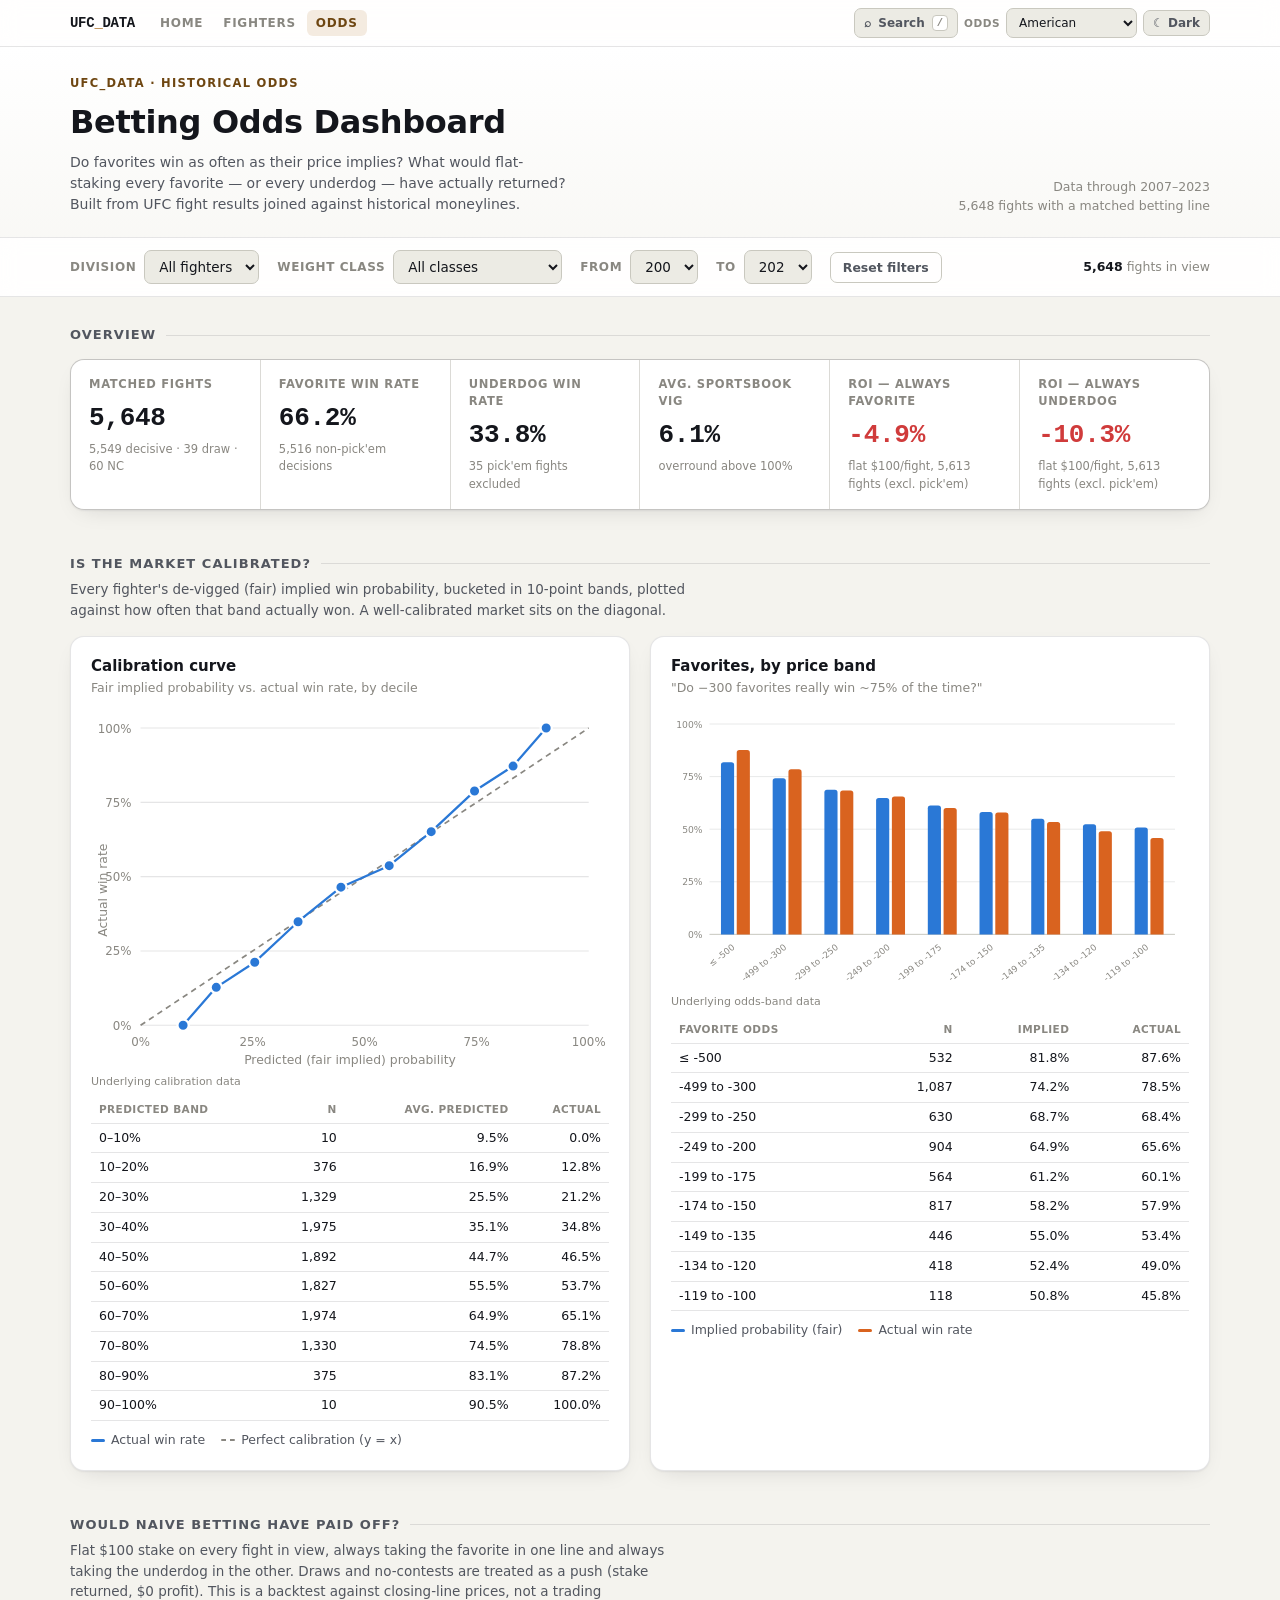
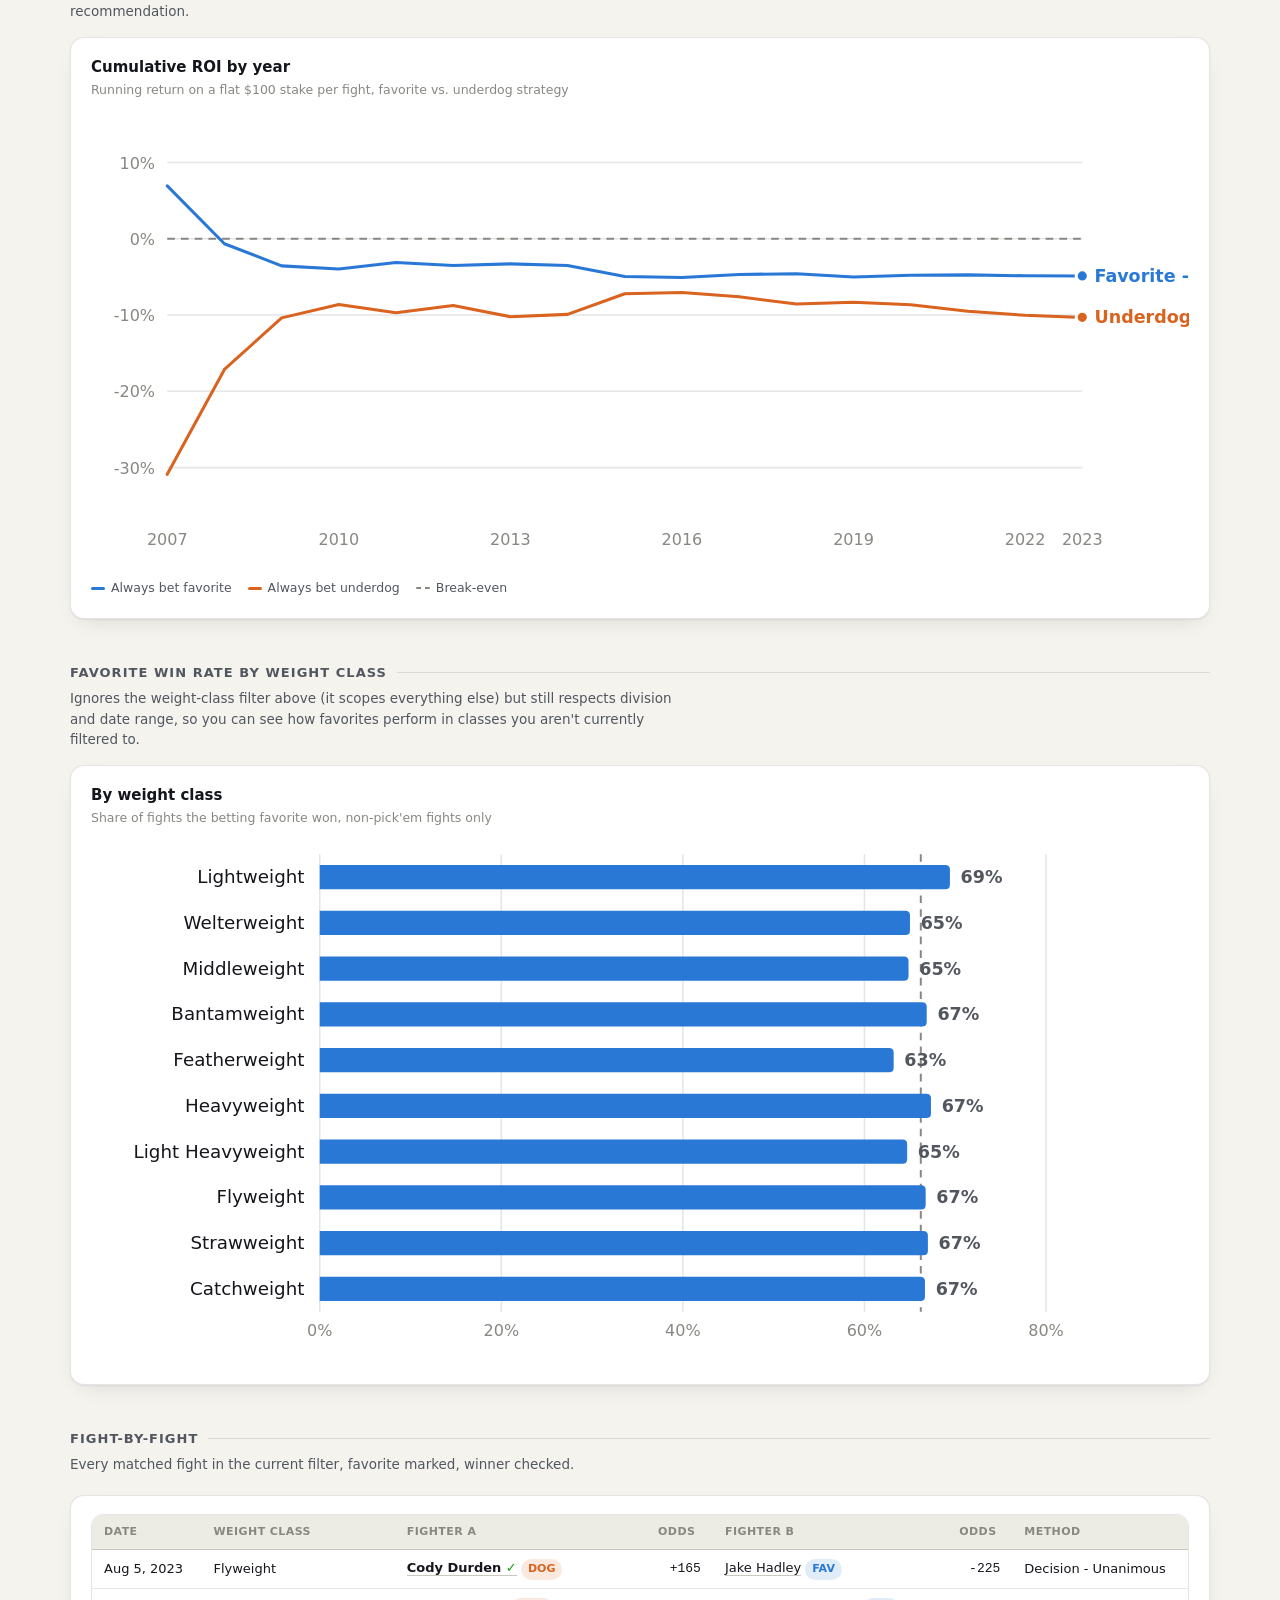
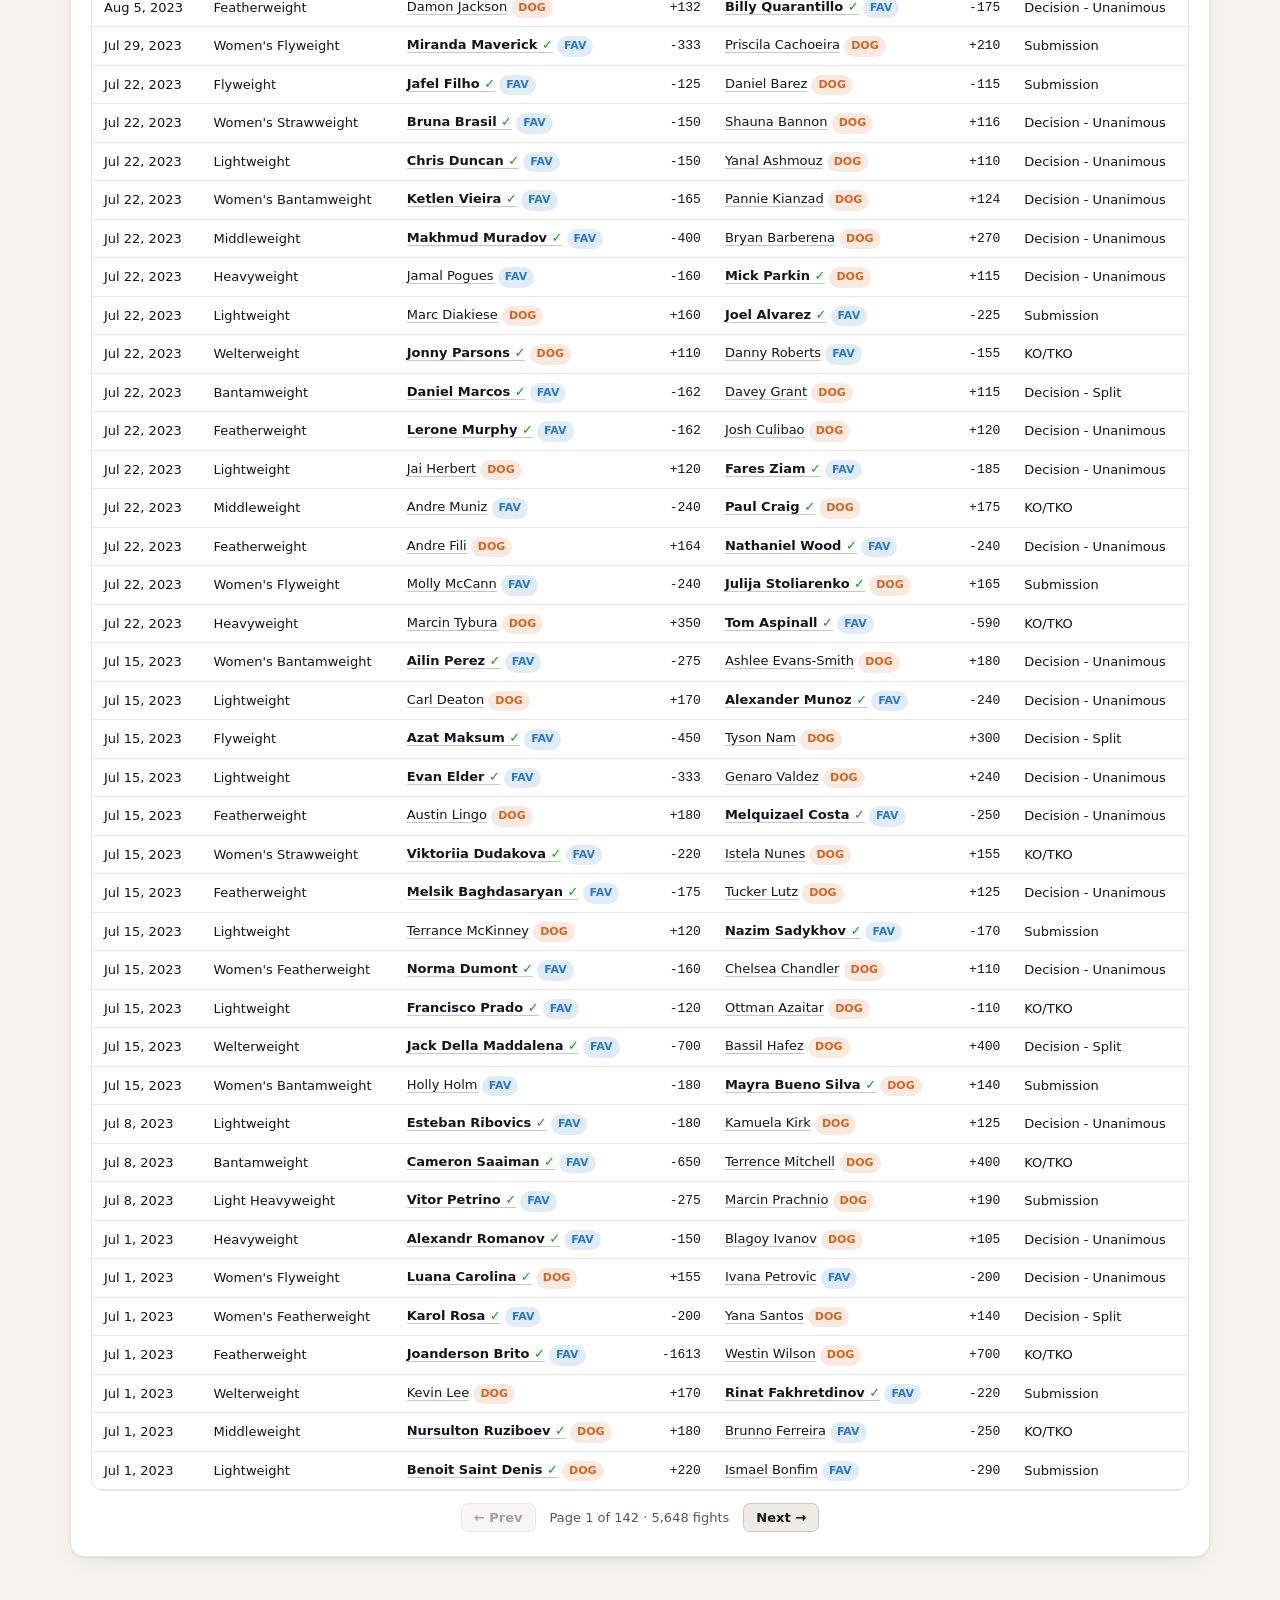
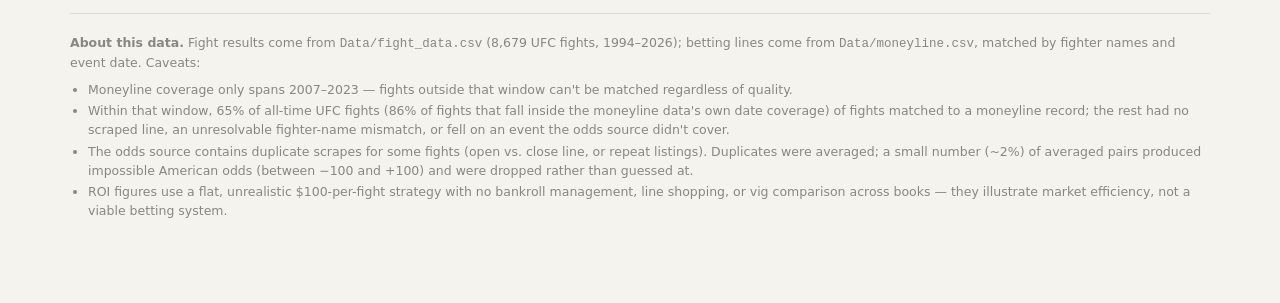
==== commit 15054d9f: "Add shared site assets, fighter profiles and fighter directory Extracts the design tokens, SVG chart" ====
--- a/docs/betting.html
+++ b/docs/betting.html
@@ -5,6 +5,8 @@
 <meta name="viewport" content="width=device-width, initial-scale=1">
 <title>UFC Betting Odds Dashboard</title>
 <meta name="description" content="Historical UFC betting-odds performance: favorite/underdog win rates, calibration, and naive-strategy ROI.">
+<link rel="stylesheet" href="assets/site.css">
+<script src="assets/app.js"></script>
 <style>
   :root{
     color-scheme: light;
@@ -139,7 +141,7 @@
 
   /* ---------- filter bar ---------- */
   .filterbar{
-    position: sticky; top: 0; z-index: 20;
+    position: sticky; top: 46px; z-index: 20;   /* sits under the shared site nav */
     background: color-mix(in srgb, var(--surface) 92%, transparent);
     backdrop-filter: blur(10px) saturate(1.2);
     border-bottom: 1px solid var(--line);
@@ -241,6 +243,14 @@
   }
   table.fights tbody td{ padding: 8px 12px; border-bottom: 1px solid var(--line); white-space:nowrap; }
   table.fights tbody tr:hover{ background: var(--surface-2); }
+  table.fights tbody td a{ color: var(--ink); text-decoration:none; border-bottom: 1px solid var(--line-strong); }
+  table.fights tbody td a:hover{ color: var(--series-1); border-bottom-color: var(--series-1); }
+  .event-banner{
+    display:flex; flex-wrap:wrap; align-items:center; gap:10px 14px;
+    background: var(--accent-soft); border:1px solid var(--line); border-radius:10px;
+    padding: 10px 14px; margin-bottom: 12px; font-size: 13px;
+  }
+  .event-banner b{ color: var(--accent-ink); }
   table.fights td.num{ font-variant-numeric: tabular-nums; text-align:right; }
   .pill{
     display:inline-flex; align-items:center; gap:5px; font-size:11px; font-weight:700;
@@ -269,6 +279,8 @@
 </style>
 </head>
 <body>
+
+<div id="sitenav-slot"></div>
 
 <header class="top">
   <div class="inner">
@@ -363,6 +375,7 @@
   <h2 class="section-title">Fight-by-fight</h2>
   <p class="section-desc">Every matched fight in the current filter, favorite marked, winner checked.</p>
   <div class="card tablecard">
+    <div id="event-banner" hidden></div>
     <div class="table-scroll">
       <table class="fights" id="fights-table">
         <thead>
@@ -404,24 +417,32 @@
      Falls back to an inline payload if window.__INLINE_DATA__ is
      set (used only for the standalone preview build of this page).
      ============================================================ */
-  var DATA_BASE = "data/";
-
   function loadData(){
     if (window.__INLINE_DATA__) {
       return Promise.resolve(window.__INLINE_DATA__);
     }
-    return Promise.all([
-      fetch(DATA_BASE + "fights.json").then(function(r){
-        if(!r.ok) throw new Error("fights.json " + r.status);
-        return r.json();
-      }),
-      fetch(DATA_BASE + "summary.json").then(function(r){
-        if(!r.ok) throw new Error("summary.json " + r.status);
-        return r.json();
-      })
-    ]).then(function(res){
-      return { fights: res[0], summary: res[1] };
-    });
+    return UFC.load();
+  }
+
+  /* ------------------------------------------------------------------
+     SCHEMA ADAPTER
+     fights.json now carries every UFC bout (priced or not) and refers to
+     fighters by index instead of by name. This page only ever analysed
+     bouts that carry a matched closing line, so: keep the priced ones and
+     restore the fields the rest of this file expects (fa, fb, fav).
+     ------------------------------------------------------------------ */
+  function adapt(data){
+    var fighters = data.fighters;
+    var out = [];
+    for (var i=0; i<data.fights.length; i++){
+      var f = data.fights[i];
+      if (f.oa === null || f.oa === undefined || f.ob === null || f.ob === undefined) continue;
+      f.fa = fighters[f.a] ? fighters[f.a].n : "Unknown";
+      f.fb = fighters[f.b] ? fighters[f.b].n : "Unknown";
+      f.fav = f.oa === f.ob ? "pickem" : (f.oa < f.ob ? "a" : "b");
+      out.push(f);
+    }
+    return out;
   }
 
   /* ============================================================
@@ -943,32 +964,37 @@
     var start = tableState.page*PAGE_SIZE, end = Math.min(start+PAGE_SIZE, rows.length);
     tbody.innerHTML = "";
     if (!rows.length){
-      tbody.innerHTML = '<tr><td colspan="7" class="empty-state">No fights match the current filters.</td></tr>';
+      tbody.innerHTML = '<tr><td colspan="7" class="empty-state">' +
+        (eventFilter !== null
+          ? "No bout on this card has a matched closing line — the odds source does not cover it."
+          : "No fights match the current filters.") + "</td></tr>";
     }
     for (var i=start;i<end;i++){
       var f = rows[i];
       var tr = document.createElement("tr");
 
-      var tdDate = document.createElement("td"); tdDate.textContent = f.d; tr.appendChild(tdDate);
+      var tdDate = document.createElement("td"); tdDate.textContent = UFC.fmtDate(f.d); tr.appendChild(tdDate);
       var tdWc = document.createElement("td"); tdWc.textContent = (f.g==='W'?"Women's ":"")+f.wc; tr.appendChild(tdWc);
 
       var tdA = document.createElement("td");
-      var spanA = document.createElement("span"); spanA.className = "fighter-name"+(f.w==='a'?" winner":"");
+      var spanA = document.createElement("a"); spanA.className = "fighter-name"+(f.w==='a'?" winner":"");
+      spanA.href = "fighter.html?id=" + f.a;
       spanA.textContent = f.fa; tdA.appendChild(spanA);
       if (f.fav==='a'){ var pillA=document.createElement("span"); pillA.className="pill fav"; pillA.textContent="FAV"; tdA.appendChild(document.createTextNode(" ")); tdA.appendChild(pillA); }
       else if (f.fav==='b'){ var pillA2=document.createElement("span"); pillA2.className="pill dog"; pillA2.textContent="DOG"; tdA.appendChild(document.createTextNode(" ")); tdA.appendChild(pillA2); }
       tr.appendChild(tdA);
 
-      var tdOa = document.createElement("td"); tdOa.className="num mono"; tdOa.textContent = fmtOdds(f.oa); tr.appendChild(tdOa);
+      var tdOa = document.createElement("td"); tdOa.className="num mono"; tdOa.textContent = UFC.odds(f.oa); tr.appendChild(tdOa);
 
       var tdB = document.createElement("td");
-      var spanB = document.createElement("span"); spanB.className = "fighter-name"+(f.w==='b'?" winner":"");
+      var spanB = document.createElement("a"); spanB.className = "fighter-name"+(f.w==='b'?" winner":"");
+      spanB.href = "fighter.html?id=" + f.b;
       spanB.textContent = f.fb; tdB.appendChild(spanB);
       if (f.fav==='b'){ var pillB=document.createElement("span"); pillB.className="pill fav"; pillB.textContent="FAV"; tdB.appendChild(document.createTextNode(" ")); tdB.appendChild(pillB); }
       else if (f.fav==='a'){ var pillB2=document.createElement("span"); pillB2.className="pill dog"; pillB2.textContent="DOG"; tdB.appendChild(document.createTextNode(" ")); tdB.appendChild(pillB2); }
       tr.appendChild(tdB);
 
-      var tdOb = document.createElement("td"); tdOb.className="num mono"; tdOb.textContent = fmtOdds(f.ob); tr.appendChild(tdOb);
+      var tdOb = document.createElement("td"); tdOb.className="num mono"; tdOb.textContent = UFC.odds(f.ob); tr.appendChild(tdOb);
 
       var tdM = document.createElement("td");
       tdM.textContent = f.w==='D' ? (f.m+" (Draw)") : f.w==='N' ? (f.m+" (No Contest)") : f.m;
@@ -986,8 +1012,39 @@
   /* ============================================================
      APP: filters + orchestration
      ============================================================ */
-  var ALL = []; // all enriched fights
+  var ALL = []; // all enriched fights that carry a matched closing line
   var META = {};
+  var EVENTS = [], FIGHTERS = [];
+  var eventFilter = null;   // set by a #event-<id> deep link from fighter.html
+
+  /* fighter.html links each bout to its card: betting.html#event-123 scopes the
+     fight-by-fight table (not the charts) to that event. */
+  function applyEventDeepLink(){
+    var m = /^#event-(\d+)$/.exec(location.hash || "");
+    eventFilter = m ? +m[1] : null;
+    renderEventBanner();
+  }
+  function renderEventBanner(){
+    var el = document.getElementById("event-banner");
+    el.innerHTML = "";
+    if (eventFilter === null || !EVENTS[eventFilter]){ el.hidden = true; return; }
+    var ev = EVENTS[eventFilter];
+    el.hidden = false;
+    var txt = document.createElement("span");
+    txt.innerHTML = "Showing one card: <b>" + ev.n.replace(/[<>&]/g,"") + "</b> · " +
+      UFC.fmtDate(ev.d) + " · " + ev.nf + " bouts on the card";
+    var btn = document.createElement("button");
+    btn.type = "button"; btn.className = "reset-btn";
+    btn.textContent = "Show all fights";
+    btn.addEventListener("click", function(){
+      if (location.hash) location.hash = "";
+      eventFilter = null; renderEventBanner(); applyFilters();
+    });
+    el.appendChild(txt); el.appendChild(btn);
+  }
+  window.addEventListener("hashchange", function(){ applyEventDeepLink(); applyFilters(); });
+  /* theme flip / odds-format change: charts read CSS tokens at draw time */
+  window.addEventListener("ufc:repaint", function(){ if (ALL.length) applyFilters(); });
 
   function applyFilters(){
     var gender = document.getElementById("f-gender").value;
@@ -1013,7 +1070,7 @@
     drawOddsBands(document.getElementById("chart-oddsbands"), stats.oddsBands);
     drawRoi(document.getElementById("chart-roi"), stats.byYear);
     drawWeightClass(document.getElementById("chart-weightclass"), computeWeightClassBreakdown(genderDate), stats.favWinRate);
-    renderTable(full);
+    renderTable(eventFilter === null ? full : full.filter(function(f){ return f.e === eventFilter; }));
   }
 
   function populateFilterOptions(){
@@ -1053,10 +1110,15 @@
     applyFilters();
   });
 
+  UFC.nav("betting");
+
   loadData().then(function(data){
-    ALL = data.fights.fights.map(enrich);
+    EVENTS = data.events || [];
+    FIGHTERS = data.fighters || [];
+    ALL = adapt(data).map(enrich);
     META = data.summary;
     populateFilterOptions();
+    applyEventDeepLink();
     document.getElementById("foot-mlrange").textContent = META.date_range.min.slice(0,4) + "–" + META.date_range.max.slice(0,4);
     var matchRate = META.overall.matched_with_moneyline / META.overall.total_fights_in_fight_data;
     document.getElementById("foot-matchrate").textContent = pct(matchRate,0) + " of all-time UFC fights (" +
--- a/docs/assets/site.css
+++ b/docs/assets/site.css
@@ -0,0 +1,403 @@
+/* ============================================================================
+   UFC_Data — shared site stylesheet
+   Design tokens lifted verbatim from docs/betting.html so every page in the
+   site renders with one palette. Component classes below are the shared layer:
+   shell/header/cards/KPIs/tables/tooltips, plus the site nav, the dense
+   `table.odds` grid, the frozen-first-column wrapper and the search overlay.
+   ========================================================================= */
+
+/* ---------- design tokens (verbatim from betting.html) ---------- */
+:root{
+  color-scheme: light;
+  --page:        #f4f3ee;
+  --surface:     #ffffff;
+  --surface-2:   #ecebe4;
+  --ink:         #14161c;
+  --ink-2:       #52565f;
+  --ink-muted:   #898781;
+  --line:        rgba(20,22,28,0.11);
+  --line-strong: #c9c8bf;
+  --accent:      #a8681a;
+  --accent-ink:  #6e4611;
+  --accent-soft: rgba(168,104,26,0.13);
+  --series-1:    #2a78d6;   /* favorite / implied */
+  --series-1-soft: rgba(42,120,214,0.14);
+  --series-2:    #d9631f;   /* underdog / actual */
+  --series-2-soft: rgba(217,99,31,0.14);
+  --good:        #0ca30c;
+  --critical:    #d03b3b;
+  --shadow: 0 1px 2px rgba(20,22,28,0.06), 0 8px 24px -12px rgba(20,22,28,0.18);
+}
+@media (prefers-color-scheme: dark){
+  :root:where(:not([data-theme="light"])){
+    color-scheme: dark;
+    --page:        #0d0e11;
+    --surface:     #16181d;
+    --surface-2:   #1d2027;
+    --ink:         #f2f1ec;
+    --ink-2:       #c3c2b7;
+    --ink-muted:   #8b8d94;
+    --line:        rgba(242,241,236,0.10);
+    --line-strong: #34373f;
+    --accent:      #e3a53f;
+    --accent-ink:  #f4c778;
+    --accent-soft: rgba(227,165,63,0.16);
+    --series-1:    #3987e5;
+    --series-1-soft: rgba(57,135,229,0.18);
+    --series-2:    #e0793a;
+    --series-2-soft: rgba(224,121,58,0.18);
+    --good:        #2fbf3e;
+    --critical:    #e66767;
+    --shadow: 0 1px 2px rgba(0,0,0,0.3), 0 8px 24px -12px rgba(0,0,0,0.6);
+  }
+}
+:root[data-theme="dark"]{
+  color-scheme: dark;
+  --page:        #0d0e11;
+  --surface:     #16181d;
+  --surface-2:   #1d2027;
+  --ink:         #f2f1ec;
+  --ink-2:       #c3c2b7;
+  --ink-muted:   #8b8d94;
+  --line:        rgba(242,241,236,0.10);
+  --line-strong: #34373f;
+  --accent:      #e3a53f;
+  --accent-ink:  #f4c778;
+  --accent-soft: rgba(227,165,63,0.16);
+  --series-1:    #3987e5;
+  --series-1-soft: rgba(57,135,229,0.18);
+  --series-2:    #e0793a;
+  --series-2-soft: rgba(224,121,58,0.18);
+  --good:        #2fbf3e;
+  --critical:    #e66767;
+  --shadow: 0 1px 2px rgba(0,0,0,0.3), 0 8px 24px -12px rgba(0,0,0,0.6);
+}
+:root[data-theme="light"]{
+  color-scheme: light;
+  --page:        #f4f3ee;
+  --surface:     #ffffff;
+  --surface-2:   #ecebe4;
+  --ink:         #14161c;
+  --ink-2:       #52565f;
+  --ink-muted:   #898781;
+  --line:        rgba(20,22,28,0.11);
+  --line-strong: #c9c8bf;
+  --accent:      #a8681a;
+  --accent-ink:  #6e4611;
+  --accent-soft: rgba(168,104,26,0.13);
+  --series-1:    #2a78d6;
+  --series-1-soft: rgba(42,120,214,0.14);
+  --series-2:    #d9631f;
+  --series-2-soft: rgba(217,99,31,0.14);
+  --good:        #0ca30c;
+  --critical:    #d03b3b;
+}
+
+/* ---------- base ---------- */
+*{ box-sizing: border-box; }
+html,body{ margin:0; padding:0; }
+body{
+  background: var(--page);
+  color: var(--ink);
+  font: 400 15px/1.5 system-ui, -apple-system, "Segoe UI", sans-serif;
+  -webkit-font-smoothing: antialiased;
+}
+.mono{
+  font-family: ui-monospace, "SF Mono", "Cascadia Mono", Menlo, Consolas, monospace;
+  font-variant-numeric: tabular-nums;
+}
+a{ color: var(--series-1); }
+.visually-hidden{
+  position:absolute !important; width:1px; height:1px; overflow:hidden;
+  clip: rect(0 0 0 0); clip-path: inset(50%); white-space:nowrap;
+}
+
+/* ---------- shell ---------- */
+.shell{ max-width: 1180px; margin: 0 auto; padding: 0 20px 80px; }
+
+header.top{
+  border-bottom: 1px solid var(--line);
+  background: linear-gradient(180deg, var(--surface), var(--page) 180%);
+}
+header.top .inner{
+  max-width: 1180px; margin: 0 auto; padding: 28px 20px 22px;
+  display:flex; flex-wrap:wrap; align-items:flex-end; justify-content:space-between; gap:16px;
+}
+.kicker{
+  text-transform: uppercase; letter-spacing:.11em; font-size:11.5px; font-weight:700;
+  color: var(--accent-ink); margin: 0 0 6px;
+}
+h1{
+  font-size: clamp(24px, 3.4vw, 32px); font-weight: 800; letter-spacing: -0.01em;
+  margin: 0; text-wrap: balance;
+}
+header.top p.sub{ margin: 6px 0 0; color: var(--ink-2); font-size: 14px; max-width: 56ch; }
+.source-note{ font-size: 12.5px; color: var(--ink-muted); text-align:right; }
+.source-note a{ color: var(--ink-muted); text-decoration: underline; }
+
+h2.section-title{
+  font-size: 13px; font-weight: 700; text-transform: uppercase; letter-spacing: .08em;
+  color: var(--ink-2); margin: 44px 0 14px;
+  display:flex; align-items:center; gap:10px;
+}
+h2.section-title::after{ content:""; flex:1; height:1px; background: var(--line); }
+p.section-desc{ margin: -8px 0 16px; color: var(--ink-2); font-size: 13.5px; max-width: 72ch; }
+
+footer{ margin-top: 56px; padding-top: 20px; border-top: 1px solid var(--line); color: var(--ink-muted); font-size: 12.5px; }
+footer ul{ margin: 8px 0 0; padding-left: 18px; }
+footer li{ margin: 3px 0; }
+
+/* ---------- form controls ---------- */
+select, input.txt, .yr-input{
+  font: 500 13.5px/1 system-ui, sans-serif;
+  background: var(--surface-2); color: var(--ink);
+  border: 1px solid var(--line-strong); border-radius: 7px;
+  padding: 7px 10px; cursor:pointer;
+}
+input.txt{ cursor:text; }
+select:focus-visible, input:focus-visible, button:focus-visible,
+a:focus-visible, .tab-btn:focus-visible, [tabindex]:focus-visible{
+  outline: 2px solid var(--series-1); outline-offset: 2px;
+}
+.reset-btn{
+  font: 600 12.5px system-ui, sans-serif; color: var(--ink-2);
+  background: transparent; border: 1px solid var(--line-strong); border-radius: 7px;
+  padding: 7px 12px; cursor: pointer;
+}
+.reset-btn:hover{ background: var(--surface-2); }
+.tab-btn{
+  font: 600 11.5px system-ui, sans-serif; letter-spacing:.03em;
+  background: transparent; color: var(--ink-muted); border: 1px solid var(--line-strong);
+  border-radius: 6px; padding: 4px 9px; cursor:pointer;
+}
+.tab-btn[aria-pressed="true"]{ background: var(--accent-soft); color: var(--accent-ink); border-color: transparent; }
+
+/* ---------- site nav (shared, injected by UFC.nav) ---------- */
+.sitenav{
+  position: sticky; top: 0; z-index: 40;
+  background: color-mix(in srgb, var(--surface) 92%, transparent);
+  backdrop-filter: blur(10px) saturate(1.2);
+  border-bottom: 1px solid var(--line);
+}
+.sitenav .inner{
+  max-width: 1180px; margin: 0 auto; padding: 0 20px;
+  min-height: 46px; display:flex; align-items:center; gap: 6px;
+}
+.sitenav .brand{
+  font: 800 14px/1 ui-monospace, "SF Mono", Menlo, Consolas, monospace;
+  letter-spacing: -0.02em; color: var(--ink); text-decoration:none;
+  white-space:nowrap; padding: 6px 10px 6px 0;
+}
+.sitenav .brand .dot{ color: var(--accent); }
+.sitenav .links{ display:flex; align-items:center; gap:2px; }
+.sitenav a.navlink{
+  font: 600 12px/1 system-ui, sans-serif; text-transform:uppercase; letter-spacing:.06em;
+  color: var(--ink-muted); text-decoration:none; padding: 7px 9px; border-radius:6px;
+  white-space:nowrap;
+}
+.sitenav a.navlink:hover{ background: var(--surface-2); color: var(--ink); }
+.sitenav a.navlink[aria-current="page"]{ color: var(--accent-ink); background: var(--accent-soft); }
+.sitenav .spacer{ flex:1 1 auto; }
+.sitenav .navbtn{
+  display:inline-flex; align-items:center; gap:7px;
+  font: 600 12px/1 system-ui, sans-serif; color: var(--ink-2);
+  background: var(--surface-2); border: 1px solid var(--line-strong); border-radius:7px;
+  padding: 6px 9px; cursor:pointer; white-space:nowrap;
+}
+.sitenav .navbtn:hover{ color: var(--ink); border-color: var(--ink-muted); }
+.sitenav .navbtn kbd{
+  font: 600 10.5px/1 ui-monospace, Menlo, Consolas, monospace;
+  border:1px solid var(--line-strong); border-radius:4px; padding:2px 4px;
+  color: var(--ink-muted); background: var(--surface);
+}
+.sitenav select.fmt-sel{ padding: 6px 8px; font-size: 12px; }
+.sitenav .fmt-wrap{ display:flex; align-items:center; gap:6px; }
+.sitenav .fmt-wrap label{
+  font: 600 10.5px/1 system-ui, sans-serif; text-transform:uppercase;
+  letter-spacing:.05em; color: var(--ink-muted);
+}
+@media (max-width: 720px){
+  .sitenav .inner{ overflow-x:auto; scrollbar-width:none; }
+  .sitenav .inner::-webkit-scrollbar{ display:none; }
+  .sitenav .fmt-wrap label{ display:none; }
+  .sitenav .navbtn kbd{ display:none; }
+}
+
+/* ---------- KPI tiles ---------- */
+.kpi-row{
+  display:grid; grid-template-columns: repeat(auto-fit, minmax(150px, 1fr));
+  gap: 1px; background: var(--line);
+  border: 1px solid var(--line); border-radius: 14px; overflow:hidden;
+  box-shadow: var(--shadow);
+}
+.kpi{ background: var(--surface); padding: 16px 18px; }
+.kpi .lbl{ font-size:11.5px; font-weight:700; text-transform:uppercase; letter-spacing:.06em; color: var(--ink-muted); }
+.kpi .val{ font-family: ui-monospace, "SF Mono", Menlo, Consolas, monospace; font-variant-numeric: tabular-nums;
+           font-size: 26px; font-weight: 700; margin-top: 6px; letter-spacing:-0.01em; }
+.kpi .val.pos{ color: var(--good); }
+.kpi .val.neg{ color: var(--critical); }
+.kpi .val.sm{ font-size: 19px; }
+.kpi .foot{ font-size: 11.5px; color: var(--ink-muted); margin-top: 3px; }
+
+/* ---------- cards / charts ---------- */
+.grid-2{ display:grid; grid-template-columns: 1fr 1fr; gap: 20px; }
+@media (max-width: 860px){ .grid-2{ grid-template-columns: 1fr; } }
+.card{
+  background: var(--surface); border: 1px solid var(--line); border-radius: 14px;
+  padding: 18px 20px 20px; box-shadow: var(--shadow);
+}
+.card h3{ margin: 0 0 2px; font-size: 15px; font-weight:700; }
+.card .cardnote{ font-size: 12.5px; color: var(--ink-muted); margin: 0 0 12px; }
+.chart-wrap{ overflow-x:auto; }
+.chart-wrap svg{ display:block; max-width:100%; height:auto; }
+.legend{ display:flex; gap:16px; flex-wrap:wrap; margin-top:10px; font-size:12.5px; color: var(--ink-2); }
+.legend .item{ display:flex; align-items:center; gap:6px; }
+.legend .swatch{ width:14px; height:3px; border-radius:2px; display:inline-block; }
+.legend .swatch.sq{ width:10px; height:10px; border-radius:2px; }
+.legend .dash{ background-image: linear-gradient(90deg, var(--ink-muted) 0 5px, transparent 5px 9px); background-size: 9px 3px; height:2px; }
+
+/* mini data table under charts */
+table.mini{ width:100%; border-collapse: collapse; font-size: 12.5px; margin-top: 4px; }
+table.mini caption{ caption-side: top; text-align:left; font-size:11px; color:var(--ink-muted); padding-bottom:6px; }
+table.mini th, table.mini td{ text-align:right; padding: 5px 8px; border-bottom: 1px solid var(--line); font-variant-numeric: tabular-nums; }
+table.mini th:first-child, table.mini td:first-child{ text-align:left; font-variant-numeric: normal; }
+table.mini thead th{ color: var(--ink-muted); font-weight:600; text-transform:uppercase; font-size:10.5px; letter-spacing:.04em; }
+
+/* ---------- tooltip ---------- */
+.tt{
+  position: fixed; pointer-events:none; z-index: 60;
+  background: var(--ink); color: var(--page);
+  font-size: 12.5px; line-height:1.5; padding: 8px 10px; border-radius: 8px;
+  box-shadow: 0 8px 24px rgba(0,0,0,0.35); max-width: 240px;
+  opacity: 0; transform: translateY(2px); transition: opacity .1s ease;
+}
+.tt.show{ opacity:1; }
+.tt .tt-h{ font-weight:700; margin-bottom:3px; }
+.tt .tt-row{ display:flex; justify-content:space-between; gap:14px; }
+.tt .tt-row .k{ display:flex; align-items:center; gap:5px; opacity:.85; }
+.tt .tt-row .k .key-swatch{ width:8px; height:8px; border-radius:2px; display:inline-block; }
+.tt .tt-row .v{ font-variant-numeric: tabular-nums; font-weight:600; }
+.tt .tt-note{ opacity:.8; margin-top:4px; }
+
+/* ---------- pills ---------- */
+.pill{
+  display:inline-flex; align-items:center; gap:5px; font-size:11px; font-weight:700;
+  padding: 2px 7px; border-radius: 999px;
+}
+.pill.fav{ background: var(--series-1-soft); color: var(--series-1); }
+.pill.dog{ background: var(--series-2-soft); color: var(--series-2); }
+.pill.win{ background: color-mix(in srgb, var(--good) 16%, transparent); color: var(--good); }
+.pill.loss{ background: color-mix(in srgb, var(--critical) 16%, transparent); color: var(--critical); }
+.pill.draw, .pill.nc{ background: var(--surface-2); color: var(--ink-2); border:1px solid var(--line-strong); }
+.pill.title{ background: var(--accent-soft); color: var(--accent-ink); }
+.pill.ghost{ background: transparent; color: var(--ink-muted); border:1px solid var(--line-strong); font-weight:600; }
+
+/* ---------- dense data grid (BFO-style) ---------- */
+table.odds{
+  width: 100%; border-collapse: separate; border-spacing: 0;
+  font-size: 12.5px; font-variant-numeric: tabular-nums;
+}
+table.odds thead th{
+  position: sticky; top: 0; z-index: 3;
+  background: var(--surface-2); color: var(--ink-muted);
+  font: 700 10.5px/1.3 system-ui, sans-serif; text-transform: uppercase; letter-spacing:.05em;
+  text-align: right; padding: 7px 10px; white-space: nowrap;
+  border-bottom: 1px solid var(--line-strong);
+}
+table.odds th.l, table.odds td.l{ text-align: left; }
+table.odds td.l{ font-variant-numeric: normal; }
+table.odds th.c, table.odds td.c{ text-align: center; }
+table.odds tbody td{
+  padding: 5px 10px; white-space: nowrap;
+  border-bottom: 1px solid var(--line); text-align: right;
+  background: var(--surface);
+}
+table.odds tbody tr:nth-child(even) td{ background: color-mix(in srgb, var(--surface-2) 42%, var(--surface)); }
+table.odds tbody tr:hover td{ background: var(--surface-2); }
+table.odds tbody td.dim{ color: var(--ink-muted); }
+table.odds tbody td a{ color: var(--ink); text-decoration:none; border-bottom: 1px solid var(--line-strong); }
+table.odds tbody td a:hover{ color: var(--series-1); border-bottom-color: var(--series-1); }
+table.odds tbody tr.is-win td.res{ color: var(--good); font-weight:700; }
+table.odds tbody tr.is-loss td.res{ color: var(--critical); font-weight:700; }
+table.odds tfoot td{ padding: 7px 10px; color: var(--ink-muted); font-size: 11.5px; border-top: 1px solid var(--line-strong); }
+
+/* sortable headers */
+table.odds th.sortable{ padding: 0; }
+table.odds th.sortable > button{
+  width: 100%; display:flex; align-items:center; justify-content:flex-end; gap:4px;
+  font: inherit; color: inherit; text-transform: inherit; letter-spacing: inherit;
+  background: none; border: 0; padding: 7px 10px; cursor: pointer;
+}
+table.odds th.sortable.l > button{ justify-content: flex-start; }
+table.odds th.sortable > button::after{ content: "↕"; opacity: .35; font-size: 9px; }
+table.odds th.sortable[aria-sort="ascending"] > button::after{ content:"↑"; opacity:1; }
+table.odds th.sortable[aria-sort="descending"] > button::after{ content:"↓"; opacity:1; }
+table.odds th.sortable[aria-sort] > button{ color: var(--ink); }
+table.odds th.sortable > button:hover{ color: var(--ink); background: color-mix(in srgb, var(--ink) 6%, transparent); }
+
+/* frozen first column + horizontal scroll (BFO signature) */
+.table-frozen{
+  overflow-x: auto; overflow-y: hidden;
+  border: 1px solid var(--line); border-radius: 12px; background: var(--surface);
+}
+.table-frozen--y{ overflow-y: auto; max-height: min(70vh, 760px); }
+.table-frozen table.odds th:first-child,
+.table-frozen table.odds td:first-child{
+  position: sticky; left: 0; z-index: 2;
+  box-shadow: 1px 0 0 var(--line);
+}
+.table-frozen table.odds thead th:first-child{ z-index: 5; }
+.table-frozen table.odds tbody tr:hover td:first-child{ background: var(--surface-2); }
+
+/* ---------- pager ---------- */
+.pager{ display:flex; align-items:center; justify-content:center; gap:14px; padding: 12px 0 4px; font-size: 13px; color: var(--ink-2); }
+.pager button{
+  font: 600 13px system-ui, sans-serif; background: var(--surface-2); color: var(--ink);
+  border: 1px solid var(--line-strong); border-radius: 7px; padding: 6px 12px; cursor:pointer;
+}
+.pager button:disabled{ opacity:.4; cursor:default; }
+
+/* ---------- states ---------- */
+.loading, .empty-state{ padding: 40px 0; text-align:center; color: var(--ink-muted); font-size: 13.5px; }
+.skel{ opacity:.45; filter: saturate(.6); pointer-events:none; }
+
+/* ---------- search overlay ---------- */
+.searchbox{ position: fixed; inset: 0; z-index: 70; display: none; }
+.searchbox.open{ display: block; }
+.searchbox .scrim{ position:absolute; inset:0; background: rgba(0,0,0,.45); }
+.searchbox .panel{
+  position: relative; width: min(560px, calc(100vw - 28px));
+  margin: 9vh auto 0; background: var(--surface);
+  border: 1px solid var(--line-strong); border-radius: 12px; overflow: hidden;
+  box-shadow: 0 24px 60px -18px rgba(0,0,0,.55);
+}
+.searchbox input.q{
+  width:100%; border:0; border-bottom: 1px solid var(--line); border-radius:0;
+  background: transparent; color: var(--ink);
+  font: 400 16px/1.4 system-ui, sans-serif; padding: 14px 16px;
+}
+.searchbox input.q:focus{ outline: none; }
+.searchbox ul{ list-style:none; margin:0; padding:6px; max-height: 52vh; overflow-y:auto; }
+.searchbox li{ margin: 0; }
+.searchbox li a{
+  display:flex; align-items:center; gap:10px; text-decoration:none;
+  color: var(--ink); padding: 7px 10px; border-radius: 7px; font-size: 13.5px;
+}
+.searchbox li[aria-selected="true"] a, .searchbox li a:hover{ background: var(--accent-soft); color: var(--accent-ink); }
+.searchbox li .kind{
+  font: 700 9.5px/1 system-ui, sans-serif; text-transform: uppercase; letter-spacing:.07em;
+  color: var(--ink-muted); border:1px solid var(--line-strong); border-radius: 4px;
+  padding: 3px 5px; flex: 0 0 auto; min-width: 54px; text-align:center;
+}
+.searchbox li .meta{ margin-left:auto; font-size: 11.5px; color: var(--ink-muted); font-variant-numeric: tabular-nums; }
+.searchbox .hint{
+  display:flex; gap:14px; padding: 8px 14px; border-top: 1px solid var(--line);
+  font-size: 11px; color: var(--ink-muted); background: var(--surface-2);
+}
+.searchbox .hint kbd{
+  font: 600 10px/1 ui-monospace, Menlo, Consolas, monospace;
+  border:1px solid var(--line-strong); border-radius:3px; padding:2px 4px; background: var(--surface);
+}
+.searchbox .noresults{ padding: 22px 16px; text-align:center; color: var(--ink-muted); font-size: 13px; }
+
+@media (prefers-reduced-motion: reduce){ *{ transition: none !important; animation: none !important; } }
